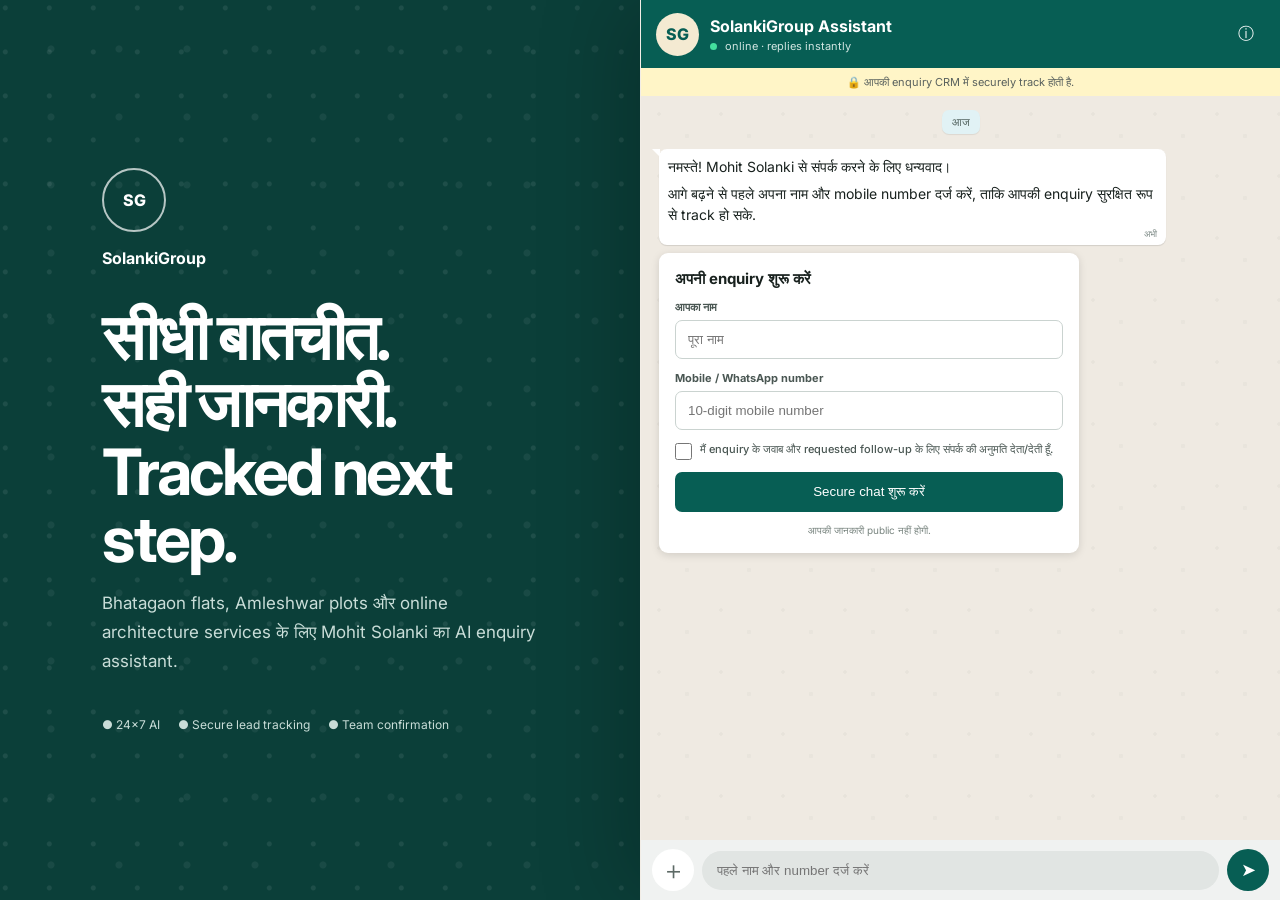
==== index.html @ a2bf07ac "Make ad landing a chat-first AI experience" ====
<!doctype html>
<html lang="hi">
<head>
  <meta charset="utf-8"><meta name="viewport" content="width=device-width,initial-scale=1,viewport-fit=cover"><meta name="theme-color" content="#075e54">
  <meta name="description" content="Mohit Solanki का 24×7 AI enquiry chat—property visit और online architecture meeting scheduling.">
  <title>Chat with SolankiGroup</title><link rel="preconnect" href="https://fonts.googleapis.com"><link rel="preconnect" href="https://fonts.gstatic.com" crossorigin><link href="https://fonts.googleapis.com/css2?family=Inter:wght@400;500;600;700&display=swap" rel="stylesheet"><link rel="stylesheet" href="styles.css">
</head>
<body>
<div class="page-shell">
  <aside class="desktop-note"><span class="desktop-logo">SG</span><p>SolankiGroup</p><h1>सीधी बातचीत.<br>सही जानकारी.<br>Tracked next step.</h1><p class="desktop-copy">Bhatagaon flats, Amleshwar plots और online architecture services के लिए Mohit Solanki का AI enquiry assistant.</p><div class="trust-row"><span>● 24×7 AI</span><span>● Secure lead tracking</span><span>● Team confirmation</span></div></aside>
  <main class="chat-app" aria-label="SolankiGroup AI enquiry chat">
    <header class="chat-header"><button class="icon-button back-button" type="button" aria-label="Back" onclick="history.length>1?history.back():null">‹</button><span class="avatar">SG</span><div class="contact-title"><strong>SolankiGroup Assistant</strong><small><i></i> online · replies instantly</small></div><a class="icon-button" href="details.html" aria-label="Property details">ⓘ</a></header>
    <div class="privacy-strip">🔒 आपकी enquiry CRM में securely track होती है.</div>
    <section class="chat-wall" id="chat-wall">
      <div class="date-chip">आज</div>
      <div class="message assistant welcome-message"><p>नमस्ते! Mohit Solanki से संपर्क करने के लिए धन्यवाद।</p><p>आगे बढ़ने से पहले अपना नाम और mobile number दर्ज करें, ताकि आपकी enquiry सुरक्षित रूप से track हो सके.</p><time>अभी</time></div>
      <form class="lead-gate" id="lead-gate"><strong>अपनी enquiry शुरू करें</strong><label>आपका नाम<input name="name" autocomplete="name" minlength="2" maxlength="80" placeholder="पूरा नाम" required></label><label>Mobile / WhatsApp number<input name="phone" autocomplete="tel" inputmode="numeric" pattern="[6-9][0-9]{9}" maxlength="10" placeholder="10-digit mobile number" required></label><label class="consent"><input name="consent" type="checkbox" required><span>मैं enquiry के जवाब और requested follow-up के लिए संपर्क की अनुमति देता/देती हूँ.</span></label><button type="submit">Secure chat शुरू करें</button><small>आपकी जानकारी public नहीं होगी.</small></form>
      <div class="quick-replies" id="quick-replies" hidden><button type="button" data-message="Mujhe Bhatagaon flats ki details chahiye">🏢 Bhatagaon flats</button><button type="button" data-message="Mujhe Amleshwar plots ki details chahiye">📍 Amleshwar plots</button><button type="button" data-message="Mujhe online architecture service chahiye">📐 Architecture service</button></div>
      <div id="chat-log" class="chat-log" aria-live="polite"></div>
    </section>
    <div class="chat-actions" id="chat-actions" hidden><button type="button" id="schedule-open">📅 Visit / meeting schedule करें</button><a href="details.html">More details</a></div>
    <form class="composer" id="chat-form"><button type="button" class="attach" id="schedule-shortcut" aria-label="Schedule">＋</button><label class="sr-only" for="chat-input">Message</label><input id="chat-input" maxlength="1200" autocomplete="off" placeholder="पहले नाम और number दर्ज करें" disabled required><button class="send" type="submit" aria-label="Send message">➤</button></form>
    <section class="schedule-sheet" id="schedule-sheet" hidden aria-labelledby="schedule-title"><button class="sheet-backdrop" type="button" data-close-sheet aria-label="Close"></button><form class="schedule-card" id="visit-form"><header><div><small>TRACKED REQUEST</small><h2 id="schedule-title">Visit / meeting schedule करें</h2></div><button type="button" data-close-sheet aria-label="Close">×</button></header><label>Request type<select name="requestType" required><option value="site-visit">Property site visit</option><option value="architecture-meeting">Online architecture meeting</option><option value="callback">Scheduled callback</option></select></label><label id="property-field">Property<select name="propertyId" required><option value="">Select करें</option><option value="property-bhatagaon">Bhatagaon Flats</option><option value="property-amleshwar">Amleshwar Plots</option></select></label><label>Requirement<input name="requirement" maxlength="120" placeholder="आप क्या देखना या discuss करना चाहते हैं?"></label><div class="visit-only" id="visit-only"><label>Approx. budget<input name="budget" maxlength="80" placeholder="जैसे ₹12 lakh"></label><label>Purpose<select name="purpose"><option value="">Select करें</option><option>Self-use</option><option>Investment</option></select></label><label>Finance<select name="finance"><option value="">Select करें</option><option>Loan चाहिए</option><option>Self-funded</option><option>अभी तय नहीं</option></select></label><label>Visitors<input name="visitors" type="number" min="1" max="10" value="1"></label></div><label>Preferred date & time<input name="preferredAt" type="datetime-local" required></label><label class="trap" aria-hidden="true">Website<input name="website" tabindex="-1" autocomplete="off"></label><p class="sheet-status" id="form-status" role="status"></p><button class="schedule-submit" type="submit">Request भेजें</button><small>Monday–Saturday · 10:00 AM–6:30 PM · slot Our Team confirm करेगी.</small></form></section>
  </main>
</div>
<script>
const API="https://mohit-property-crm-raipur.mohitsolanki.chatgpt.site";
const attributionParams=new URLSearchParams(location.search),attribution=[...attributionParams.entries()].filter(([key])=>/^(utm_|fbclid$|ad_id$|adset_id$|campaign_id$)/i.test(key)).map(([key,value])=>`${key}=${value}`).join("&");
let sessionId=sessionStorage.getItem("solankigroup-enquiry-session");if(!sessionId){sessionId=crypto.randomUUID();sessionStorage.setItem("solankigroup-enquiry-session",sessionId)}let profile=JSON.parse(sessionStorage.getItem("solankigroup-lead-profile")||"null");
const wall=document.querySelector("#chat-wall"),log=document.querySelector("#chat-log"),gate=document.querySelector("#lead-gate"),quickReplies=document.querySelector("#quick-replies"),actions=document.querySelector("#chat-actions"),chatForm=document.querySelector("#chat-form"),chatInput=document.querySelector("#chat-input"),sheet=document.querySelector("#schedule-sheet"),visitForm=document.querySelector("#visit-form"),statusBox=document.querySelector("#form-status");
function timeNow(){return new Intl.DateTimeFormat("en-IN",{hour:"2-digit",minute:"2-digit"}).format(new Date())}function addMessage(text,role){const bubble=document.createElement("div");bubble.className=`message ${role}`;const copy=document.createElement("p");copy.textContent=text;const time=document.createElement("time");time.textContent=timeNow();bubble.append(copy,time);log.appendChild(bubble);wall.scrollTop=wall.scrollHeight;return bubble}function unlockChat(){gate.hidden=true;quickReplies.hidden=false;actions.hidden=false;chatInput.disabled=false;chatInput.placeholder="Message लिखें"}if(profile){unlockChat();document.querySelector(".welcome-message").querySelector("p").textContent=`वापस स्वागत है, ${profile.name}. अपनी enquiry लिखें—मैं यहीं पूरी जानकारी और scheduling में मदद करूँगा.`;document.querySelector(".welcome-message").querySelectorAll("p")[1].hidden=true}
async function sendEnquiry(message,showUser=true){if(!profile)return;if(showUser)addMessage(message,"user");chatInput.value="";chatInput.disabled=true;const pending=addMessage("जवाब तैयार हो रहा है…","assistant pending");try{const response=await fetch(`${API}/api/ai/chat`,{method:"POST",headers:{"content-type":"application/json"},body:JSON.stringify({message,sessionId,attribution,profile})});const data=await response.json();if(!response.ok)throw new Error(data.error||"Assistant उपलब्ध नहीं है.");pending.classList.remove("pending");pending.querySelector("p").textContent=data.reply;quickReplies.hidden=true}catch(error){pending.classList.remove("pending");pending.querySelector("p").textContent="अभी जवाब उपलब्ध नहीं है. कृपया थोड़ी देर बाद दोबारा message करें."}finally{chatInput.disabled=false;chatInput.focus();wall.scrollTop=wall.scrollHeight}}
gate.addEventListener("submit",async event=>{event.preventDefault();const button=gate.querySelector("button");button.disabled=true;button.textContent="Enquiry save हो रही है…";profile=Object.fromEntries(new FormData(gate));delete profile.consent;sessionStorage.setItem("solankigroup-lead-profile",JSON.stringify(profile));unlockChat();await sendEnquiry("Namaste, main apni enquiry shuru karna chahta/chahti hoon.",false)});chatForm.addEventListener("submit",event=>{event.preventDefault();const message=chatInput.value.trim();if(message)void sendEnquiry(message)});quickReplies.addEventListener("click",event=>{const button=event.target.closest("[data-message]");if(button)void sendEnquiry(button.dataset.message)});
function openSheet(){if(!profile)return;sheet.hidden=false;document.body.classList.add("sheet-open")}function closeSheet(){sheet.hidden=true;document.body.classList.remove("sheet-open")}document.querySelector("#schedule-open").addEventListener("click",openSheet);document.querySelector("#schedule-shortcut").addEventListener("click",openSheet);document.querySelectorAll("[data-close-sheet]").forEach(button=>button.addEventListener("click",closeSheet));
const dateInput=visitForm.elements.preferredAt,now=new Date(Date.now()+30*60*1000);now.setMinutes(Math.ceil(now.getMinutes()/15)*15,0,0);dateInput.min=new Date(now.getTime()-now.getTimezoneOffset()*60000).toISOString().slice(0,16);function updateRequestFields(){const isVisit=visitForm.elements.requestType.value==="site-visit";document.querySelector("#property-field").hidden=!isVisit;document.querySelector("#visit-only").hidden=!isVisit;visitForm.elements.propertyId.required=isVisit;if(!isVisit)visitForm.elements.propertyId.value=""}visitForm.elements.requestType.addEventListener("change",updateRequestFields);updateRequestFields();
visitForm.addEventListener("submit",async event=>{event.preventDefault();const button=visitForm.querySelector(".schedule-submit");button.disabled=true;button.textContent="Request save हो रही है…";statusBox.textContent="";try{const payload=Object.fromEntries(new FormData(visitForm));payload.name=profile.name;payload.phone=profile.phone;payload.preferredAt=new Date(payload.preferredAt).toISOString();payload.attribution=attribution;const response=await fetch(`${API}/api/public/visit-request`,{method:"POST",headers:{"content-type":"application/json"},body:JSON.stringify(payload)});const data=await response.json();if(!response.ok)throw new Error(data.error||"Request save नहीं हुई.");closeSheet();addMessage(`✅ आपकी ${data.requestType==="site-visit"?"visit":"meeting/callback"} request सुरक्षित रूप से save हो गई है.\nRequest ID: ${data.requestId}\nOur Team आपके दिए गए number पर slot confirm करेगी.`,"assistant");visitForm.reset();updateRequestFields()}catch(error){statusBox.textContent=error.message}finally{button.disabled=false;button.textContent="Request भेजें"}});
</script>
</body></html>
---- styles.css ----
:root{--green:#075e54;--accent:#25a878;--chat:#efeae2;--out:#d9fdd3;--ink:#18211e;--muted:#66736f}*{box-sizing:border-box}[hidden]{display:none!important}html,body{height:100%}body{margin:0;background:#0b3f39;color:var(--ink);font-family:Inter,Arial,sans-serif}.page-shell{display:grid;grid-template-columns:minmax(300px,1fr) minmax(390px,640px);height:100dvh;overflow:hidden;background:radial-gradient(circle at 12% 18%,rgba(255,255,255,.08) 0 2px,transparent 3px),radial-gradient(circle at 75% 72%,rgba(255,255,255,.06) 0 3px,transparent 4px),#0b3f39;background-size:44px 44px,68px 68px}.desktop-note{display:flex;flex-direction:column;justify-content:center;max-width:720px;padding:8vw;color:white}.desktop-logo{display:grid;place-items:center;width:64px;height:64px;border:2px solid rgba(255,255,255,.7);border-radius:50%;font-weight:800}.desktop-note>p:first-of-type{margin:16px 0 35px;font-weight:700}.desktop-note h1{margin:0;font-size:clamp(38px,5vw,70px);line-height:1.05;letter-spacing:-.045em}.desktop-copy{max-width:620px;color:#c9ddd8;font-size:17px;line-height:1.7}.trust-row{display:flex;flex-wrap:wrap;gap:18px;margin-top:24px;color:#c9ddd8;font-size:12px}.chat-app{position:relative;display:grid;grid-template-rows:auto auto minmax(0,1fr) auto auto;height:100dvh;background:var(--chat);box-shadow:-20px 0 80px rgba(0,0,0,.2)}.chat-header{z-index:3;display:flex;align-items:center;gap:11px;min-height:68px;padding:10px 15px;background:var(--green);color:white}.avatar{display:grid;place-items:center;width:43px;height:43px;border-radius:50%;background:#f4ead2;color:var(--green);font-weight:800}.contact-title{min-width:0;flex:1}.contact-title strong,.contact-title small{display:block;overflow:hidden;text-overflow:ellipsis;white-space:nowrap}.contact-title strong{font-size:16px}.contact-title small{margin-top:3px;color:#d1e5e1;font-size:11px}.contact-title i{display:inline-block;width:7px;height:7px;margin-right:5px;border-radius:50%;background:#43e09e}.icon-button{display:grid;place-items:center;width:38px;height:38px;border:0;border-radius:50%;background:transparent;color:white;font:25px/1 inherit;text-decoration:none;cursor:pointer}.back-button{font-size:36px}.privacy-strip{z-index:2;padding:7px 14px;background:#fff5c7;color:#59615e;font-size:11px;text-align:center}.chat-wall{position:relative;display:flex;flex-direction:column;gap:8px;overflow-y:auto;padding:12px 18px 20px;background-color:var(--chat);background-image:radial-gradient(circle at 18px 18px,rgba(50,70,64,.045) 0 1.5px,transparent 2px),radial-gradient(circle at 46px 40px,rgba(50,70,64,.035) 0 2px,transparent 2.5px);background-size:62px 62px}.date-chip{align-self:center;margin:2px 0 7px;padding:5px 10px;border-radius:7px;background:#e1f2f5;color:#52635f;font-size:11px;box-shadow:0 1px 1px rgba(0,0,0,.08)}.message{position:relative;align-self:flex-start;max-width:84%;padding:8px 9px 5px;border-radius:8px;background:white;box-shadow:0 1px 1px rgba(0,0,0,.12);font-size:14px;line-height:1.45;white-space:pre-wrap}.message::before{content:"";position:absolute;top:0;left:-7px;border-top:8px solid white;border-left:8px solid transparent}.message p{margin:0 0 2px}.message time{display:block;color:#7c8985;font-size:9px;text-align:right}.message.user{align-self:flex-end;background:var(--out)}.message.user::before{left:auto;right:-7px;border-top-color:var(--out);border-left:0;border-right:8px solid transparent}.message.pending{color:var(--muted);font-style:italic}.welcome-message p+p{margin-top:7px}.chat-log{display:contents}.lead-gate{align-self:flex-start;display:grid;gap:12px;width:min(92%,420px);padding:16px;border-radius:9px;background:white;box-shadow:0 2px 8px rgba(0,0,0,.13)}.lead-gate>strong{font-size:15px}.lead-gate label,.schedule-card label{display:grid;gap:6px;color:#4a5753;font-size:11px;font-weight:700}.lead-gate input,.schedule-card input,.schedule-card select{width:100%;padding:11px 12px;border:1px solid #cad3d0;border-radius:7px;background:white;color:var(--ink);font:14px inherit;outline:none}.lead-gate input:focus,.schedule-card input:focus,.schedule-card select:focus{border-color:var(--accent);box-shadow:0 0 0 3px rgba(37,168,120,.12)}.lead-gate .consent{display:flex;align-items:flex-start;gap:8px;font-weight:500;line-height:1.45}.consent input{width:17px;height:17px;margin:1px 0 0;accent-color:var(--green)}.lead-gate>button,.schedule-submit{padding:12px;border:0;border-radius:7px;background:var(--green);color:white;font:700 14px inherit;cursor:pointer}.lead-gate>button:disabled,.schedule-submit:disabled{opacity:.65}.lead-gate>small,.schedule-card>small{color:#78847f;font-size:10px;text-align:center}.quick-replies{display:flex;align-self:flex-end;flex-wrap:wrap;justify-content:flex-end;gap:7px;max-width:94%;margin:5px 0}.quick-replies button,.chat-actions button,.chat-actions a{padding:8px 11px;border:1px solid #99c6b7;border-radius:999px;background:white;color:var(--green);font:600 11px inherit;text-decoration:none;cursor:pointer}.chat-actions{display:flex;gap:8px;overflow-x:auto;padding:7px 12px;border-top:1px solid #d7dcda;background:#f8faf9}.chat-actions button,.chat-actions a{white-space:nowrap}.composer{display:grid;grid-template-columns:auto 1fr auto;align-items:center;gap:8px;padding:9px 11px calc(9px + env(safe-area-inset-bottom));background:#f0f2f1}.composer input{min-width:0;padding:12px 15px;border:0;border-radius:24px;background:white;font:14px inherit;outline:none}.composer input:disabled{background:#e1e5e3}.composer button{display:grid;place-items:center;width:42px;height:42px;border:0;border-radius:50%;cursor:pointer}.attach{background:white;color:#5d6a66;font-size:25px}.send{background:var(--green);color:white;font-size:18px}.sr-only{position:absolute;width:1px;height:1px;padding:0;margin:-1px;overflow:hidden;clip:rect(0,0,0,0);white-space:nowrap;border:0}.schedule-sheet[hidden]{display:none}.schedule-sheet{position:absolute;inset:0;z-index:10;display:flex;align-items:flex-end}.sheet-backdrop{position:absolute;inset:0;border:0;background:rgba(0,0,0,.48)}.schedule-card{position:relative;display:grid;grid-template-columns:1fr 1fr;gap:12px;width:100%;max-height:88%;overflow:auto;padding:18px 18px calc(20px + env(safe-area-inset-bottom));border-radius:20px 20px 0 0;background:white;box-shadow:0 -20px 70px rgba(0,0,0,.25)}.schedule-card header{display:flex;grid-column:1/-1;justify-content:space-between;align-items:flex-start}.schedule-card h2{margin:3px 0 5px;font-size:20px}.schedule-card header small{color:var(--accent);font-size:9px;font-weight:800;letter-spacing:.15em}.schedule-card header button{width:34px;height:34px;border:0;border-radius:50%;background:#eef2f0;color:#4f5c58;font-size:23px;cursor:pointer}.visit-only{display:contents}.schedule-submit,.schedule-card>small,.sheet-status{grid-column:1/-1}.sheet-status{margin:0;color:#a23528;font-size:12px}.trap{position:absolute!important;left:-9999px!important}body.sheet-open{overflow:hidden}@media(max-width:860px){.page-shell{display:block}.desktop-note{display:none}.chat-app{width:100%;box-shadow:none}.message{max-width:88%}.schedule-card{grid-template-columns:1fr}.schedule-card header,.schedule-submit,.schedule-card>small,.sheet-status{grid-column:1}.visit-only{display:grid;gap:12px}.visit-only[hidden]{display:none}}@media(min-width:861px){.chat-app{border-left:1px solid rgba(255,255,255,.15)}.back-button{display:none}}
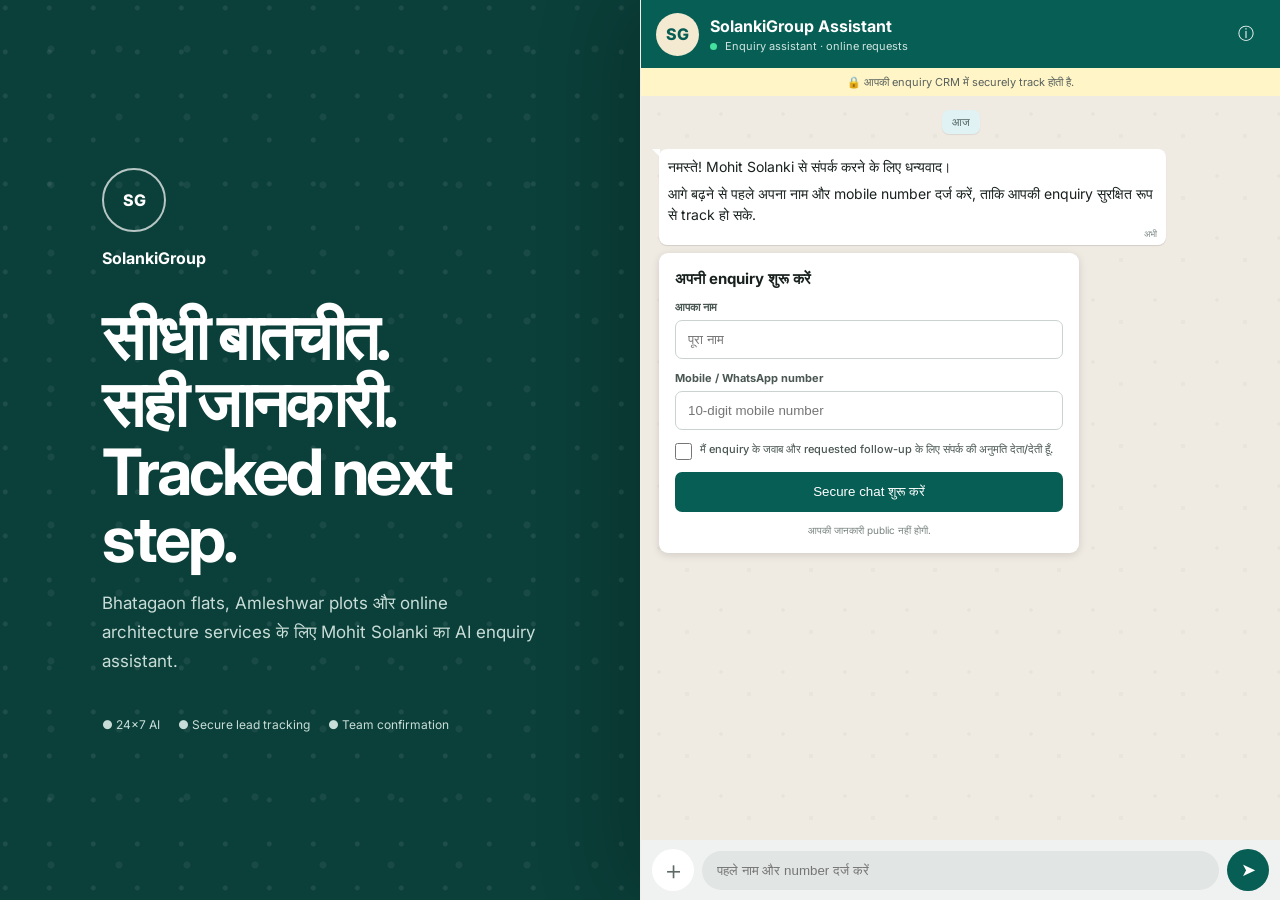
==== commit f62f5c7b: "Keep enquiry form until saved and recover failed chat messages" ====
--- a/index.html
+++ b/index.html
@@ -9,7 +9,7 @@
 <div class="page-shell">
   <aside class="desktop-note"><span class="desktop-logo">SG</span><p>SolankiGroup</p><h1>सीधी बातचीत.<br>सही जानकारी.<br>Tracked next step.</h1><p class="desktop-copy">Bhatagaon flats, Amleshwar plots और online architecture services के लिए Mohit Solanki का AI enquiry assistant.</p><div class="trust-row"><span>● 24×7 AI</span><span>● Secure lead tracking</span><span>● Team confirmation</span></div></aside>
   <main class="chat-app" aria-label="SolankiGroup AI enquiry chat">
-    <header class="chat-header"><button class="icon-button back-button" type="button" aria-label="Back" onclick="history.length>1?history.back():null">‹</button><span class="avatar">SG</span><div class="contact-title"><strong>SolankiGroup Assistant</strong><small><i></i> online · replies instantly</small></div><a class="icon-button" href="details.html" aria-label="Property details">ⓘ</a></header>
+    <header class="chat-header"><button class="icon-button back-button" type="button" aria-label="Back" onclick="history.length>1?history.back():null">‹</button><span class="avatar">SG</span><div class="contact-title"><strong>SolankiGroup Assistant</strong><small><i></i> Enquiry assistant · online requests</small></div><a class="icon-button" href="details.html" aria-label="Property details">ⓘ</a></header>
     <div class="privacy-strip">🔒 आपकी enquiry CRM में securely track होती है.</div>
     <section class="chat-wall" id="chat-wall">
       <div class="date-chip">आज</div>
@@ -26,11 +26,32 @@
 <script>
 const API="https://mohit-property-crm-raipur.mohitsolanki.chatgpt.site";
 const attributionParams=new URLSearchParams(location.search),attribution=[...attributionParams.entries()].filter(([key])=>/^(utm_|fbclid$|ad_id$|adset_id$|campaign_id$)/i.test(key)).map(([key,value])=>`${key}=${value}`).join("&");
-let sessionId=sessionStorage.getItem("solankigroup-enquiry-session");if(!sessionId){sessionId=crypto.randomUUID();sessionStorage.setItem("solankigroup-enquiry-session",sessionId)}let profile=JSON.parse(sessionStorage.getItem("solankigroup-lead-profile")||"null");
+let sessionId=sessionStorage.getItem("solankigroup-enquiry-session");if(!sessionId){sessionId=crypto.randomUUID();sessionStorage.setItem("solankigroup-enquiry-session",sessionId)}let profile=null;try{profile=JSON.parse(sessionStorage.getItem("solankigroup-lead-profile")||"null")}catch{};let sending=false;
 const wall=document.querySelector("#chat-wall"),log=document.querySelector("#chat-log"),gate=document.querySelector("#lead-gate"),quickReplies=document.querySelector("#quick-replies"),actions=document.querySelector("#chat-actions"),chatForm=document.querySelector("#chat-form"),chatInput=document.querySelector("#chat-input"),sheet=document.querySelector("#schedule-sheet"),visitForm=document.querySelector("#visit-form"),statusBox=document.querySelector("#form-status");
 function timeNow(){return new Intl.DateTimeFormat("en-IN",{hour:"2-digit",minute:"2-digit"}).format(new Date())}function addMessage(text,role){const bubble=document.createElement("div");bubble.className=`message ${role}`;const copy=document.createElement("p");copy.textContent=text;const time=document.createElement("time");time.textContent=timeNow();bubble.append(copy,time);log.appendChild(bubble);wall.scrollTop=wall.scrollHeight;return bubble}function unlockChat(){gate.hidden=true;quickReplies.hidden=false;actions.hidden=false;chatInput.disabled=false;chatInput.placeholder="Message लिखें"}if(profile){unlockChat();document.querySelector(".welcome-message").querySelector("p").textContent=`वापस स्वागत है, ${profile.name}. अपनी enquiry लिखें—मैं यहीं पूरी जानकारी और scheduling में मदद करूँगा.`;document.querySelector(".welcome-message").querySelectorAll("p")[1].hidden=true}
-async function sendEnquiry(message,showUser=true){if(!profile)return;if(showUser)addMessage(message,"user");chatInput.value="";chatInput.disabled=true;const pending=addMessage("जवाब तैयार हो रहा है…","assistant pending");try{const response=await fetch(`${API}/api/ai/chat`,{method:"POST",headers:{"content-type":"application/json"},body:JSON.stringify({message,sessionId,attribution,profile})});const data=await response.json();if(!response.ok)throw new Error(data.error||"Assistant उपलब्ध नहीं है.");pending.classList.remove("pending");pending.querySelector("p").textContent=data.reply;quickReplies.hidden=true}catch(error){pending.classList.remove("pending");pending.querySelector("p").textContent="अभी जवाब उपलब्ध नहीं है. कृपया थोड़ी देर बाद दोबारा message करें."}finally{chatInput.disabled=false;chatInput.focus();wall.scrollTop=wall.scrollHeight}}
-gate.addEventListener("submit",async event=>{event.preventDefault();const button=gate.querySelector("button");button.disabled=true;button.textContent="Enquiry save हो रही है…";profile=Object.fromEntries(new FormData(gate));delete profile.consent;sessionStorage.setItem("solankigroup-lead-profile",JSON.stringify(profile));unlockChat();await sendEnquiry("Namaste, main apni enquiry shuru karna chahta/chahti hoon.",false)});chatForm.addEventListener("submit",event=>{event.preventDefault();const message=chatInput.value.trim();if(message)void sendEnquiry(message)});quickReplies.addEventListener("click",event=>{const button=event.target.closest("[data-message]");if(button)void sendEnquiry(button.dataset.message)});
+async function sendEnquiry(message,showUser=true){
+ if(!profile||sending)return false;sending=true;
+ if(showUser)addMessage(message,"user");chatInput.value="";chatInput.disabled=true;quickReplies.querySelectorAll("button").forEach(b=>b.disabled=true);
+ const pending=addMessage("जवाब तैयार हो रहा है…","assistant pending");
+ try{
+ const response=await fetch(`${API}/api/ai/chat`,{method:"POST",headers:{"content-type":"application/json"},signal:AbortSignal.timeout(30000),body:JSON.stringify({message,sessionId,attribution,profile})});
+ const data=await response.json();if(!response.ok||!data.reply)throw Error(data.error||"जवाब उपलब्ध नहीं है।");
+ pending.querySelector("p").textContent=data.reply;quickReplies.hidden=true;
+ document.querySelector(".contact-title small").textContent=data.mode==="openai"?"AI assistant · enquiry saved":"Information assistant · enquiry saved";
+ return true;
+ }catch(error){pending.querySelector("p").textContent="Message का जवाब नहीं मिला। "+(error.name==="TimeoutError"?"Connection में समय लग रहा है।":error.message)+" नीचे message फिर भेजें।";if(showUser)chatInput.value=message;return false}
+ finally{pending.classList.remove("pending");sending=false;chatInput.disabled=!gate.hidden;quickReplies.querySelectorAll("button").forEach(b=>b.disabled=false);if(gate.hidden)chatInput.focus();wall.scrollTop=wall.scrollHeight}
+}
+gate.addEventListener("submit",async event=>{
+ event.preventDefault();if(sending)return;const button=gate.querySelector("button");button.disabled=true;button.textContent="Enquiry save हो रही है…";
+ profile=Object.fromEntries(new FormData(gate));delete profile.consent;
+ const saved=await sendEnquiry("Namaste, main apni enquiry shuru karna chahta/chahti hoon.",false);
+ if(saved){sessionStorage.setItem("solankigroup-lead-profile",JSON.stringify(profile));unlockChat()}else{profile=null}
+ button.disabled=false;button.textContent="Secure chat शुरू करें";
+});
+chatForm.addEventListener("submit",event=>{event.preventDefault();const message=chatInput.value.trim();if(message&&!sending)void sendEnquiry(message)});
+quickReplies.addEventListener("click",event=>{const button=event.target.closest("[data-message]");if(button&&!sending)void sendEnquiry(button.dataset.message)});
+
 function openSheet(){if(!profile)return;sheet.hidden=false;document.body.classList.add("sheet-open")}function closeSheet(){sheet.hidden=true;document.body.classList.remove("sheet-open")}document.querySelector("#schedule-open").addEventListener("click",openSheet);document.querySelector("#schedule-shortcut").addEventListener("click",openSheet);document.querySelectorAll("[data-close-sheet]").forEach(button=>button.addEventListener("click",closeSheet));
 const dateInput=visitForm.elements.preferredAt,now=new Date(Date.now()+30*60*1000);now.setMinutes(Math.ceil(now.getMinutes()/15)*15,0,0);dateInput.min=new Date(now.getTime()-now.getTimezoneOffset()*60000).toISOString().slice(0,16);function updateRequestFields(){const isVisit=visitForm.elements.requestType.value==="site-visit";document.querySelector("#property-field").hidden=!isVisit;document.querySelector("#visit-only").hidden=!isVisit;visitForm.elements.propertyId.required=isVisit;if(!isVisit)visitForm.elements.propertyId.value=""}visitForm.elements.requestType.addEventListener("change",updateRequestFields);updateRequestFields();
 visitForm.addEventListener("submit",async event=>{event.preventDefault();const button=visitForm.querySelector(".schedule-submit");button.disabled=true;button.textContent="Request save हो रही है…";statusBox.textContent="";try{const payload=Object.fromEntries(new FormData(visitForm));payload.name=profile.name;payload.phone=profile.phone;payload.preferredAt=new Date(payload.preferredAt).toISOString();payload.attribution=attribution;const response=await fetch(`${API}/api/public/visit-request`,{method:"POST",headers:{"content-type":"application/json"},body:JSON.stringify(payload)});const data=await response.json();if(!response.ok)throw new Error(data.error||"Request save नहीं हुई.");closeSheet();addMessage(`✅ आपकी ${data.requestType==="site-visit"?"visit":"meeting/callback"} request सुरक्षित रूप से save हो गई है.\nRequest ID: ${data.requestId}\nOur Team आपके दिए गए number पर slot confirm करेगी.`,"assistant");visitForm.reset();updateRequestFields()}catch(error){statusBox.textContent=error.message}finally{button.disabled=false;button.textContent="Request भेजें"}});
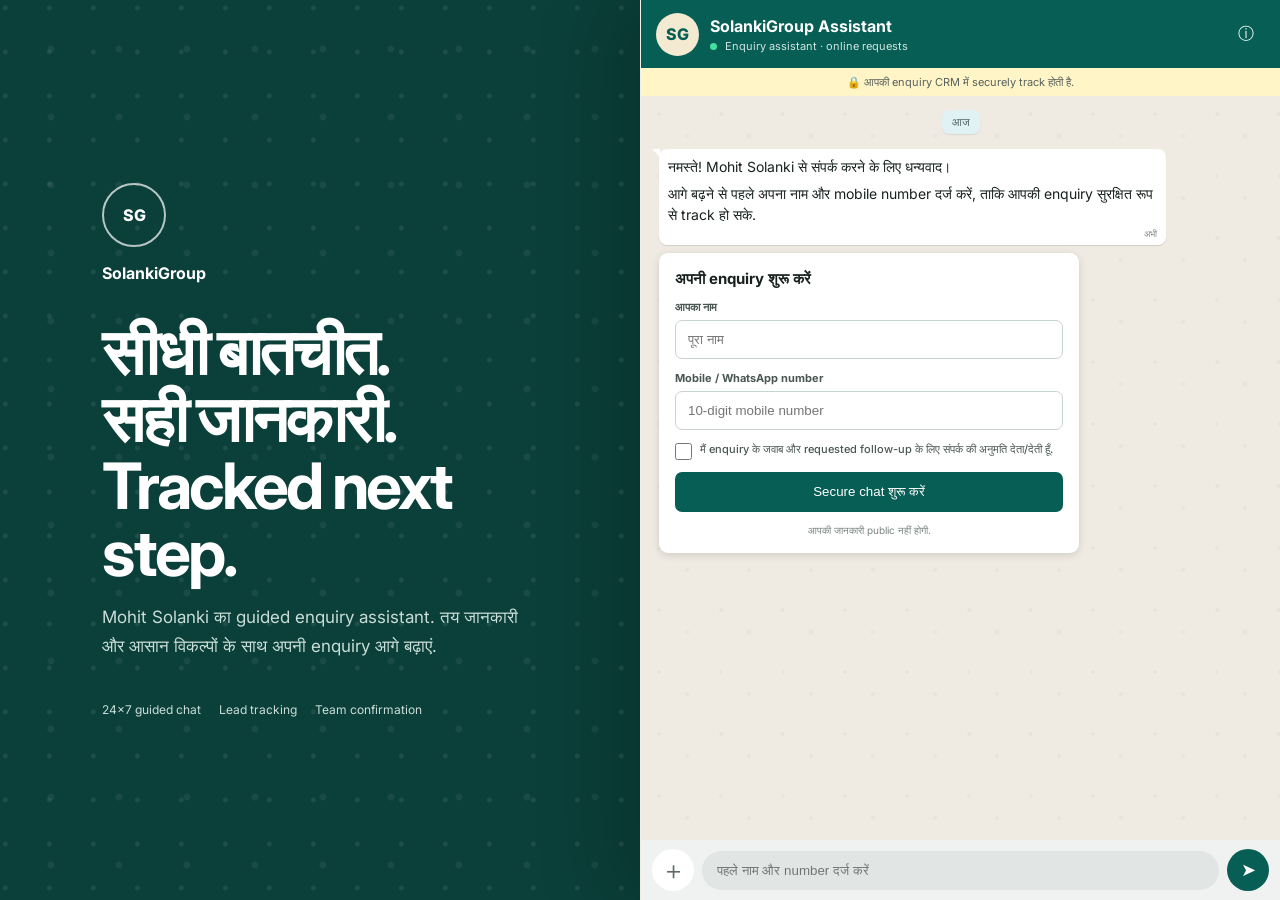
==== commit 3379e15f: "Add guided reply choices and prefilled visit requests" ====
--- a/index.html
+++ b/index.html
@@ -2,21 +2,21 @@
 <html lang="hi">
 <head>
   <meta charset="utf-8"><meta name="viewport" content="width=device-width,initial-scale=1,viewport-fit=cover"><meta name="theme-color" content="#075e54">
-  <meta name="description" content="Mohit Solanki का 24×7 AI enquiry chat—property visit और online architecture meeting scheduling.">
+  <meta name="description" content="Mohit Solanki का guided enquiry chat—property जानकारी, visit और online architecture meeting requests.">
   <title>Chat with SolankiGroup</title><link rel="preconnect" href="https://fonts.googleapis.com"><link rel="preconnect" href="https://fonts.gstatic.com" crossorigin><link href="https://fonts.googleapis.com/css2?family=Inter:wght@400;500;600;700&display=swap" rel="stylesheet"><link rel="stylesheet" href="styles.css">
 </head>
 <body>
 <div class="page-shell">
-  <aside class="desktop-note"><span class="desktop-logo">SG</span><p>SolankiGroup</p><h1>सीधी बातचीत.<br>सही जानकारी.<br>Tracked next step.</h1><p class="desktop-copy">Bhatagaon flats, Amleshwar plots और online architecture services के लिए Mohit Solanki का AI enquiry assistant.</p><div class="trust-row"><span>● 24×7 AI</span><span>● Secure lead tracking</span><span>● Team confirmation</span></div></aside>
-  <main class="chat-app" aria-label="SolankiGroup AI enquiry chat">
+  <aside class="desktop-note"><span class="desktop-logo">SG</span><p>SolankiGroup</p><h1>सीधी बातचीत.<br>सही जानकारी.<br>Tracked next step.</h1><p class="desktop-copy">Mohit Solanki का guided enquiry assistant. तय जानकारी और आसान विकल्पों के साथ अपनी enquiry आगे बढ़ाएं.</p><div class="trust-row"><span>24×7 guided chat</span><span>Lead tracking</span><span>Team confirmation</span></div></aside>
+  <main class="chat-app" aria-label="SolankiGroup guided enquiry chat">
     <header class="chat-header"><button class="icon-button back-button" type="button" aria-label="Back" onclick="history.length>1?history.back():null">‹</button><span class="avatar">SG</span><div class="contact-title"><strong>SolankiGroup Assistant</strong><small><i></i> Enquiry assistant · online requests</small></div><a class="icon-button" href="details.html" aria-label="Property details">ⓘ</a></header>
     <div class="privacy-strip">🔒 आपकी enquiry CRM में securely track होती है.</div>
     <section class="chat-wall" id="chat-wall">
       <div class="date-chip">आज</div>
       <div class="message assistant welcome-message"><p>नमस्ते! Mohit Solanki से संपर्क करने के लिए धन्यवाद।</p><p>आगे बढ़ने से पहले अपना नाम और mobile number दर्ज करें, ताकि आपकी enquiry सुरक्षित रूप से track हो सके.</p><time>अभी</time></div>
       <form class="lead-gate" id="lead-gate"><strong>अपनी enquiry शुरू करें</strong><label>आपका नाम<input name="name" autocomplete="name" minlength="2" maxlength="80" placeholder="पूरा नाम" required></label><label>Mobile / WhatsApp number<input name="phone" autocomplete="tel" inputmode="numeric" pattern="[6-9][0-9]{9}" maxlength="10" placeholder="10-digit mobile number" required></label><label class="consent"><input name="consent" type="checkbox" required><span>मैं enquiry के जवाब और requested follow-up के लिए संपर्क की अनुमति देता/देती हूँ.</span></label><button type="submit">Secure chat शुरू करें</button><small>आपकी जानकारी public नहीं होगी.</small></form>
-      <div class="quick-replies" id="quick-replies" hidden><button type="button" data-message="Mujhe Bhatagaon flats ki details chahiye">🏢 Bhatagaon flats</button><button type="button" data-message="Mujhe Amleshwar plots ki details chahiye">📍 Amleshwar plots</button><button type="button" data-message="Mujhe online architecture service chahiye">📐 Architecture service</button></div>
       <div id="chat-log" class="chat-log" aria-live="polite"></div>
+      <div class="quick-replies" id="quick-replies" hidden aria-label="Suggested replies"></div>
     </section>
     <div class="chat-actions" id="chat-actions" hidden><button type="button" id="schedule-open">📅 Visit / meeting schedule करें</button><a href="details.html">More details</a></div>
     <form class="composer" id="chat-form"><button type="button" class="attach" id="schedule-shortcut" aria-label="Schedule">＋</button><label class="sr-only" for="chat-input">Message</label><input id="chat-input" maxlength="1200" autocomplete="off" placeholder="पहले नाम और number दर्ज करें" disabled required><button class="send" type="submit" aria-label="Send message">➤</button></form>
@@ -28,7 +28,9 @@
 const attributionParams=new URLSearchParams(location.search),attribution=[...attributionParams.entries()].filter(([key])=>/^(utm_|fbclid$|ad_id$|adset_id$|campaign_id$)/i.test(key)).map(([key,value])=>`${key}=${value}`).join("&");
 let sessionId=sessionStorage.getItem("solankigroup-enquiry-session");if(!sessionId){sessionId=crypto.randomUUID();sessionStorage.setItem("solankigroup-enquiry-session",sessionId)}let profile=null;try{profile=JSON.parse(sessionStorage.getItem("solankigroup-lead-profile")||"null")}catch{};let sending=false;
 const wall=document.querySelector("#chat-wall"),log=document.querySelector("#chat-log"),gate=document.querySelector("#lead-gate"),quickReplies=document.querySelector("#quick-replies"),actions=document.querySelector("#chat-actions"),chatForm=document.querySelector("#chat-form"),chatInput=document.querySelector("#chat-input"),sheet=document.querySelector("#schedule-sheet"),visitForm=document.querySelector("#visit-form"),statusBox=document.querySelector("#form-status");
-function timeNow(){return new Intl.DateTimeFormat("en-IN",{hour:"2-digit",minute:"2-digit"}).format(new Date())}function addMessage(text,role){const bubble=document.createElement("div");bubble.className=`message ${role}`;const copy=document.createElement("p");copy.textContent=text;const time=document.createElement("time");time.textContent=timeNow();bubble.append(copy,time);log.appendChild(bubble);wall.scrollTop=wall.scrollHeight;return bubble}function unlockChat(){gate.hidden=true;quickReplies.hidden=false;actions.hidden=false;chatInput.disabled=false;chatInput.placeholder="Message लिखें"}if(profile){unlockChat();document.querySelector(".welcome-message").querySelector("p").textContent=`वापस स्वागत है, ${profile.name}. अपनी enquiry लिखें—मैं यहीं पूरी जानकारी और scheduling में मदद करूँगा.`;document.querySelector(".welcome-message").querySelectorAll("p")[1].hidden=true}
+let guidedState=null,guidedRequestType="site-visit";
+function setChoices(choices){quickReplies.replaceChildren();for(const value of (choices||[]).slice(0,6)){const button=document.createElement("button");button.type="button";button.dataset.message=value;button.textContent=value;quickReplies.append(button)}quickReplies.hidden=!quickReplies.children.length}
+function timeNow(){return new Intl.DateTimeFormat("en-IN",{hour:"2-digit",minute:"2-digit"}).format(new Date())}function addMessage(text,role){const bubble=document.createElement("div");bubble.className=`message ${role}`;const copy=document.createElement("p");copy.textContent=text;const time=document.createElement("time");time.textContent=timeNow();bubble.append(copy,time);log.appendChild(bubble);wall.scrollTop=wall.scrollHeight;return bubble}function unlockChat(){gate.hidden=true;actions.hidden=false;chatInput.disabled=false;chatInput.placeholder="Message लिखें"}if(profile){unlockChat();document.querySelector(".welcome-message").querySelector("p").textContent=`वापस स्वागत है, ${profile.name}. अपनी enquiry लिखें—guided assistant उपलब्ध जानकारी और scheduling में मदद करेगा.`;document.querySelector(".welcome-message").querySelectorAll("p")[1].hidden=true}
 async function sendEnquiry(message,showUser=true){
  if(!profile||sending)return false;sending=true;
  if(showUser)addMessage(message,"user");chatInput.value="";chatInput.disabled=true;quickReplies.querySelectorAll("button").forEach(b=>b.disabled=true);
@@ -36,8 +38,8 @@
  try{
  const response=await fetch(`${API}/api/ai/chat`,{method:"POST",headers:{"content-type":"application/json"},signal:AbortSignal.timeout(30000),body:JSON.stringify({message,sessionId,attribution,profile})});
  const data=await response.json();if(!response.ok||!data.reply)throw Error(data.error||"जवाब उपलब्ध नहीं है।");
- pending.querySelector("p").textContent=data.reply;quickReplies.hidden=true;
- document.querySelector(".contact-title small").textContent=data.mode==="openai"?"AI assistant · enquiry saved":"Information assistant · enquiry saved";
+ pending.querySelector("p").textContent=data.reply;setChoices(data.choices);guidedState=data.guided||null;guidedRequestType=data.requestType||"site-visit";
+ document.querySelector(".contact-title small").textContent="Guided assistant · enquiry saved";
  return true;
  }catch(error){pending.querySelector("p").textContent="Message का जवाब नहीं मिला। "+(error.name==="TimeoutError"?"Connection में समय लग रहा है।":error.message)+" नीचे message फिर भेजें।";if(showUser)chatInput.value=message;return false}
  finally{pending.classList.remove("pending");sending=false;chatInput.disabled=!gate.hidden;quickReplies.querySelectorAll("button").forEach(b=>b.disabled=false);if(gate.hidden)chatInput.focus();wall.scrollTop=wall.scrollHeight}
@@ -52,7 +54,7 @@
 chatForm.addEventListener("submit",event=>{event.preventDefault();const message=chatInput.value.trim();if(message&&!sending)void sendEnquiry(message)});
 quickReplies.addEventListener("click",event=>{const button=event.target.closest("[data-message]");if(button&&!sending)void sendEnquiry(button.dataset.message)});
 
-function openSheet(){if(!profile)return;sheet.hidden=false;document.body.classList.add("sheet-open")}function closeSheet(){sheet.hidden=true;document.body.classList.remove("sheet-open")}document.querySelector("#schedule-open").addEventListener("click",openSheet);document.querySelector("#schedule-shortcut").addEventListener("click",openSheet);document.querySelectorAll("[data-close-sheet]").forEach(button=>button.addEventListener("click",closeSheet));
+function openSheet(){if(!profile)return;if(guidedState){visitForm.elements.requestType.value=guidedRequestType;updateRequestFields();const s=guidedState;if(guidedRequestType==="site-visit")visitForm.elements.propertyId.value=s.intent==="flat"?"property-bhatagaon":s.intent==="plot"?"property-amleshwar":"";visitForm.elements.requirement.value=[s.bhk?s.bhk+"BHK":"",s.city,s.area,s.floors?s.floors+" floors":"",s.scope,s.timeline?"Timeline: "+s.timeline:""].filter(Boolean).join(" · ").slice(0,120);visitForm.elements.budget.value=s.budget||"";visitForm.elements.purpose.value=s.purpose||""}sheet.hidden=false;document.body.classList.add("sheet-open")}function closeSheet(){sheet.hidden=true;document.body.classList.remove("sheet-open")}document.querySelector("#schedule-open").addEventListener("click",openSheet);document.querySelector("#schedule-shortcut").addEventListener("click",openSheet);document.querySelectorAll("[data-close-sheet]").forEach(button=>button.addEventListener("click",closeSheet));
 const dateInput=visitForm.elements.preferredAt,now=new Date(Date.now()+30*60*1000);now.setMinutes(Math.ceil(now.getMinutes()/15)*15,0,0);dateInput.min=new Date(now.getTime()-now.getTimezoneOffset()*60000).toISOString().slice(0,16);function updateRequestFields(){const isVisit=visitForm.elements.requestType.value==="site-visit";document.querySelector("#property-field").hidden=!isVisit;document.querySelector("#visit-only").hidden=!isVisit;visitForm.elements.propertyId.required=isVisit;if(!isVisit)visitForm.elements.propertyId.value=""}visitForm.elements.requestType.addEventListener("change",updateRequestFields);updateRequestFields();
 visitForm.addEventListener("submit",async event=>{event.preventDefault();const button=visitForm.querySelector(".schedule-submit");button.disabled=true;button.textContent="Request save हो रही है…";statusBox.textContent="";try{const payload=Object.fromEntries(new FormData(visitForm));payload.name=profile.name;payload.phone=profile.phone;payload.preferredAt=new Date(payload.preferredAt).toISOString();payload.attribution=attribution;const response=await fetch(`${API}/api/public/visit-request`,{method:"POST",headers:{"content-type":"application/json"},body:JSON.stringify(payload)});const data=await response.json();if(!response.ok)throw new Error(data.error||"Request save नहीं हुई.");closeSheet();addMessage(`✅ आपकी ${data.requestType==="site-visit"?"visit":"meeting/callback"} request सुरक्षित रूप से save हो गई है.\nRequest ID: ${data.requestId}\nOur Team आपके दिए गए number पर slot confirm करेगी.`,"assistant");visitForm.reset();updateRequestFields()}catch(error){statusBox.textContent=error.message}finally{button.disabled=false;button.textContent="Request भेजें"}});
 </script>
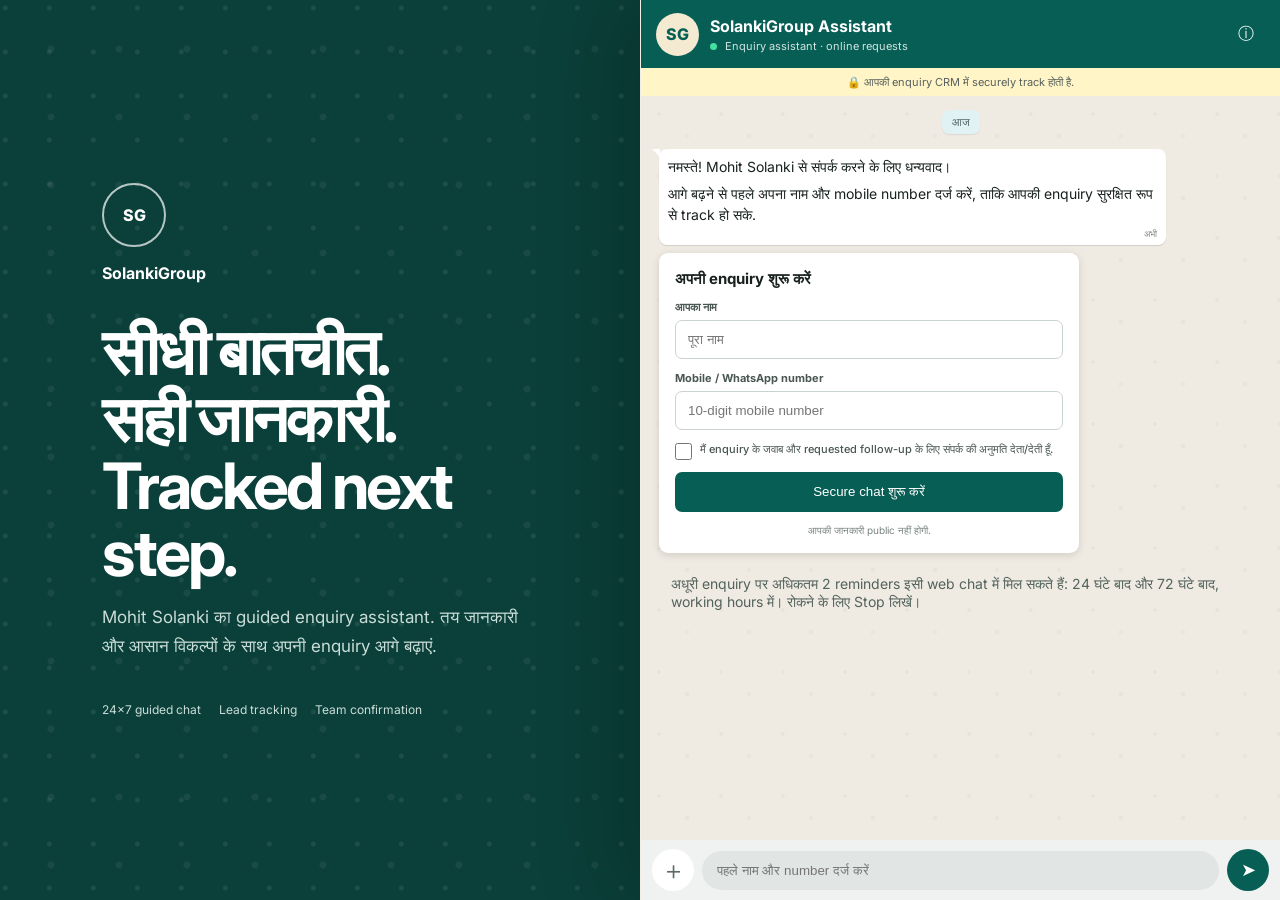
==== commit 212b7176: "Publish contextual chat buttons and consent-aware web reminders" ====
--- a/index.html
+++ b/index.html
@@ -15,8 +15,10 @@
       <div class="date-chip">आज</div>
       <div class="message assistant welcome-message"><p>नमस्ते! Mohit Solanki से संपर्क करने के लिए धन्यवाद।</p><p>आगे बढ़ने से पहले अपना नाम और mobile number दर्ज करें, ताकि आपकी enquiry सुरक्षित रूप से track हो सके.</p><time>अभी</time></div>
       <form class="lead-gate" id="lead-gate"><strong>अपनी enquiry शुरू करें</strong><label>आपका नाम<input name="name" autocomplete="name" minlength="2" maxlength="80" placeholder="पूरा नाम" required></label><label>Mobile / WhatsApp number<input name="phone" autocomplete="tel" inputmode="numeric" pattern="[6-9][0-9]{9}" maxlength="10" placeholder="10-digit mobile number" required></label><label class="consent"><input name="consent" type="checkbox" required><span>मैं enquiry के जवाब और requested follow-up के लिए संपर्क की अनुमति देता/देती हूँ.</span></label><button type="submit">Secure chat शुरू करें</button><small>आपकी जानकारी public नहीं होगी.</small></form>
+      <p style="font-size:14px;padding:0 12px;color:#52635c">अधूरी enquiry पर अधिकतम 2 reminders इसी web chat में मिल सकते हैं: 24 घंटे बाद और 72 घंटे बाद, working hours में। रोकने के लिए Stop लिखें।</p>
       <div id="chat-log" class="chat-log" aria-live="polite"></div>
       <div class="quick-replies" id="quick-replies" hidden aria-label="Suggested replies"></div>
+      <div class="quick-replies" id="topic-suggestions" hidden aria-label="Related questions"></div>
     </section>
     <div class="chat-actions" id="chat-actions" hidden><button type="button" id="schedule-open">📅 Visit / meeting schedule करें</button><a href="details.html">More details</a></div>
     <form class="composer" id="chat-form"><button type="button" class="attach" id="schedule-shortcut" aria-label="Schedule">＋</button><label class="sr-only" for="chat-input">Message</label><input id="chat-input" maxlength="1200" autocomplete="off" placeholder="पहले नाम और number दर्ज करें" disabled required><button class="send" type="submit" aria-label="Send message">➤</button></form>
@@ -30,15 +32,16 @@
 const wall=document.querySelector("#chat-wall"),log=document.querySelector("#chat-log"),gate=document.querySelector("#lead-gate"),quickReplies=document.querySelector("#quick-replies"),actions=document.querySelector("#chat-actions"),chatForm=document.querySelector("#chat-form"),chatInput=document.querySelector("#chat-input"),sheet=document.querySelector("#schedule-sheet"),visitForm=document.querySelector("#visit-form"),statusBox=document.querySelector("#form-status");
 let guidedState=null,guidedRequestType="site-visit";
 function setChoices(choices){quickReplies.replaceChildren();for(const value of (choices||[]).slice(0,6)){const button=document.createElement("button");button.type="button";button.dataset.message=value;button.textContent=value;quickReplies.append(button)}quickReplies.hidden=!quickReplies.children.length}
+function setSuggestions(values){const box=document.querySelector('#topic-suggestions');box.replaceChildren();for(const value of (values||[]).slice(0,3)){const b=document.createElement('button');b.type='button';b.textContent=value;b.addEventListener('click',()=>sendEnquiry(value));box.append(b)}box.hidden=!box.children.length}
 function timeNow(){return new Intl.DateTimeFormat("en-IN",{hour:"2-digit",minute:"2-digit"}).format(new Date())}function addMessage(text,role){const bubble=document.createElement("div");bubble.className=`message ${role}`;const copy=document.createElement("p");copy.textContent=text;const time=document.createElement("time");time.textContent=timeNow();bubble.append(copy,time);log.appendChild(bubble);wall.scrollTop=wall.scrollHeight;return bubble}function unlockChat(){gate.hidden=true;actions.hidden=false;chatInput.disabled=false;chatInput.placeholder="Message लिखें"}if(profile){unlockChat();document.querySelector(".welcome-message").querySelector("p").textContent=`वापस स्वागत है, ${profile.name}. अपनी enquiry लिखें—guided assistant उपलब्ध जानकारी और scheduling में मदद करेगा.`;document.querySelector(".welcome-message").querySelectorAll("p")[1].hidden=true}
 async function sendEnquiry(message,showUser=true){
  if(!profile||sending)return false;sending=true;
  if(showUser)addMessage(message,"user");chatInput.value="";chatInput.disabled=true;quickReplies.querySelectorAll("button").forEach(b=>b.disabled=true);
  const pending=addMessage("जवाब तैयार हो रहा है…","assistant pending");
  try{
- const response=await fetch(`${API}/api/ai/chat`,{method:"POST",headers:{"content-type":"application/json"},signal:AbortSignal.timeout(30000),body:JSON.stringify({message,sessionId,attribution,profile})});
+ const response=await fetch(`${API}/api/ai/chat`,{method:"POST",headers:{"content-type":"application/json"},signal:AbortSignal.timeout(30000),body:JSON.stringify({message,sessionId,attribution,profile,followupConsent:profile.followupConsent===true})});
  const data=await response.json();if(!response.ok||!data.reply)throw Error(data.error||"जवाब उपलब्ध नहीं है।");
- pending.querySelector("p").textContent=data.reply;setChoices(data.choices);guidedState=data.guided||null;guidedRequestType=data.requestType||"site-visit";
+ pending.querySelector("p").textContent=data.reply;setChoices(data.choices);setSuggestions(data.suggestions);guidedState=data.guided||null;guidedRequestType=data.requestType||"site-visit";
  document.querySelector(".contact-title small").textContent="Guided assistant · enquiry saved";
  return true;
  }catch(error){pending.querySelector("p").textContent="Message का जवाब नहीं मिला। "+(error.name==="TimeoutError"?"Connection में समय लग रहा है।":error.message)+" नीचे message फिर भेजें।";if(showUser)chatInput.value=message;return false}
@@ -46,7 +49,7 @@
 }
 gate.addEventListener("submit",async event=>{
  event.preventDefault();if(sending)return;const button=gate.querySelector("button");button.disabled=true;button.textContent="Enquiry save हो रही है…";
- profile=Object.fromEntries(new FormData(gate));delete profile.consent;
+ profile=Object.fromEntries(new FormData(gate));profile.followupConsent=profile.consent==="on";delete profile.consent;
  const saved=await sendEnquiry("Namaste, main apni enquiry shuru karna chahta/chahti hoon.",false);
  if(saved){sessionStorage.setItem("solankigroup-lead-profile",JSON.stringify(profile));unlockChat()}else{profile=null}
  button.disabled=false;button.textContent="Secure chat शुरू करें";
@@ -54,8 +57,15 @@
 chatForm.addEventListener("submit",event=>{event.preventDefault();const message=chatInput.value.trim();if(message&&!sending)void sendEnquiry(message)});
 quickReplies.addEventListener("click",event=>{const button=event.target.closest("[data-message]");if(button&&!sending)void sendEnquiry(button.dataset.message)});
 
-function openSheet(){if(!profile)return;if(guidedState){visitForm.elements.requestType.value=guidedRequestType;updateRequestFields();const s=guidedState;if(guidedRequestType==="site-visit")visitForm.elements.propertyId.value=s.intent==="flat"?"property-bhatagaon":s.intent==="plot"?"property-amleshwar":"";visitForm.elements.requirement.value=[s.bhk?s.bhk+"BHK":"",s.city,s.area,s.floors?s.floors+" floors":"",s.scope,s.timeline?"Timeline: "+s.timeline:""].filter(Boolean).join(" · ").slice(0,120);visitForm.elements.budget.value=s.budget||"";visitForm.elements.purpose.value=s.purpose||""}sheet.hidden=false;document.body.classList.add("sheet-open")}function closeSheet(){sheet.hidden=true;document.body.classList.remove("sheet-open")}document.querySelector("#schedule-open").addEventListener("click",openSheet);document.querySelector("#schedule-shortcut").addEventListener("click",openSheet);document.querySelectorAll("[data-close-sheet]").forEach(button=>button.addEventListener("click",closeSheet));
+function openSheet(){if(!profile)return;if(guidedState){visitForm.elements.requestType.value=guidedRequestType;updateRequestFields();const s=guidedState;if(guidedRequestType==="site-visit")visitForm.elements.propertyId.value=s.intent==="flat"?"property-bhatagaon":s.intent==="plot"?"property-amleshwar":"";visitForm.elements.requirement.value=[s.bhk?s.bhk+"BHK":"",s.city,s.area,s.floors?s.floors+" floors":"",s.scope,s.timeline?"Timeline: "+s.timeline:""].filter(Boolean).join(" · ").slice(0,120);visitForm.elements.budget.value=s.budget||"";visitForm.elements.purpose.value=s.purpose||"";visitForm.elements.finance.value=s.finance||"";visitForm.elements.visitors.value=s.visitors||"1"}sheet.hidden=false;document.body.classList.add("sheet-open")}function closeSheet(){sheet.hidden=true;document.body.classList.remove("sheet-open")}document.querySelector("#schedule-open").addEventListener("click",openSheet);document.querySelector("#schedule-shortcut").addEventListener("click",openSheet);document.querySelectorAll("[data-close-sheet]").forEach(button=>button.addEventListener("click",closeSheet));
 const dateInput=visitForm.elements.preferredAt,now=new Date(Date.now()+30*60*1000);now.setMinutes(Math.ceil(now.getMinutes()/15)*15,0,0);dateInput.min=new Date(now.getTime()-now.getTimezoneOffset()*60000).toISOString().slice(0,16);function updateRequestFields(){const isVisit=visitForm.elements.requestType.value==="site-visit";document.querySelector("#property-field").hidden=!isVisit;document.querySelector("#visit-only").hidden=!isVisit;visitForm.elements.propertyId.required=isVisit;if(!isVisit)visitForm.elements.propertyId.value=""}visitForm.elements.requestType.addEventListener("change",updateRequestFields);updateRequestFields();
 visitForm.addEventListener("submit",async event=>{event.preventDefault();const button=visitForm.querySelector(".schedule-submit");button.disabled=true;button.textContent="Request save हो रही है…";statusBox.textContent="";try{const payload=Object.fromEntries(new FormData(visitForm));payload.name=profile.name;payload.phone=profile.phone;payload.preferredAt=new Date(payload.preferredAt).toISOString();payload.attribution=attribution;const response=await fetch(`${API}/api/public/visit-request`,{method:"POST",headers:{"content-type":"application/json"},body:JSON.stringify(payload)});const data=await response.json();if(!response.ok)throw new Error(data.error||"Request save नहीं हुई.");closeSheet();addMessage(`✅ आपकी ${data.requestType==="site-visit"?"visit":"meeting/callback"} request सुरक्षित रूप से save हो गई है.\nRequest ID: ${data.requestId}\nOur Team आपके दिए गए number पर slot confirm करेगी.`,"assistant");visitForm.reset();updateRequestFields()}catch(error){statusBox.textContent=error.message}finally{button.disabled=false;button.textContent="Request भेजें"}});
+let checkingFollowup=false,lastFollowupCheck=0;
+async function checkFollowup(){
+ if(!profile||!gate.hidden||sending||checkingFollowup||document.visibilityState!=="visible"||chatInput.value.trim()||!sheet.hidden||Date.now()-lastFollowupCheck<60000)return;
+ checkingFollowup=true;lastFollowupCheck=Date.now();
+ try{const response=await fetch(`${API}/api/ai/followup`,{method:"POST",headers:{"content-type":"application/json"},signal:AbortSignal.timeout(12000),body:JSON.stringify({sessionId,profile})});if(!response.ok)return;const data=await response.json();if(!sending)for(const message of data.messages||[])addMessage(message.text,"assistant");}catch{/* A reminder failure must not interrupt the enquiry. */}finally{checkingFollowup=false}
+}
+setInterval(checkFollowup,60000);document.addEventListener("visibilitychange",()=>{if(document.visibilityState==="visible")void checkFollowup()});void checkFollowup();
 </script>
 </body></html>
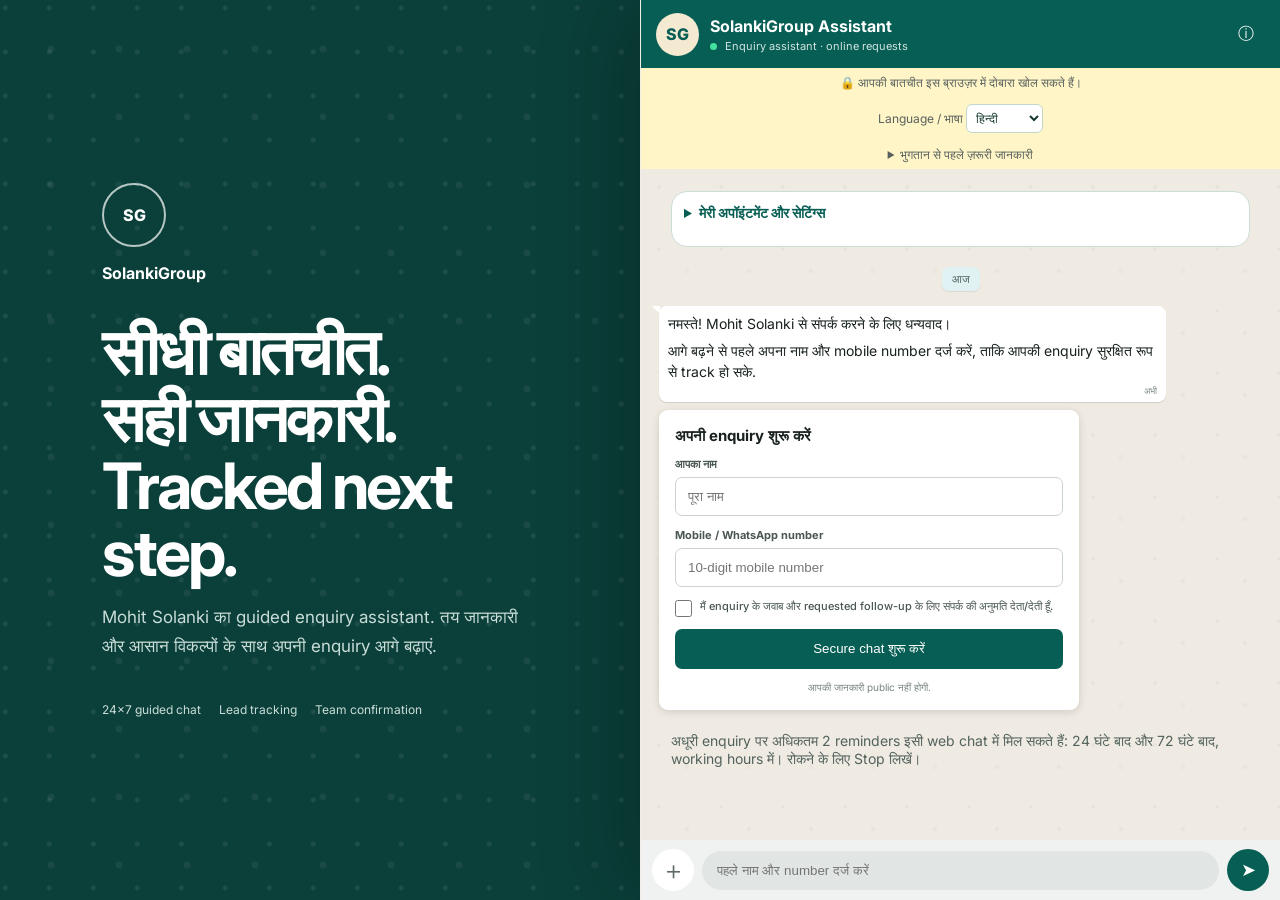
==== commit 015a111d: "Persist client chat and add appointments, notifications, calendar and install controls" ====
--- a/index.html
+++ b/index.html
@@ -3,43 +3,53 @@
 <head>
   <meta charset="utf-8"><meta name="viewport" content="width=device-width,initial-scale=1,viewport-fit=cover"><meta name="theme-color" content="#075e54">
   <meta name="description" content="Mohit Solanki का guided enquiry chat—property जानकारी, visit और online architecture meeting requests.">
-  <title>Chat with SolankiGroup</title><link rel="preconnect" href="https://fonts.googleapis.com"><link rel="preconnect" href="https://fonts.gstatic.com" crossorigin><link href="https://fonts.googleapis.com/css2?family=Inter:wght@400;500;600;700&display=swap" rel="stylesheet"><link rel="stylesheet" href="styles.css">
+  <link rel="manifest" href="manifest.webmanifest"><link rel="apple-touch-icon" href="icon-192.png"><title>Chat with SolankiGroup</title><link rel="preconnect" href="https://fonts.googleapis.com"><link rel="preconnect" href="https://fonts.gstatic.com" crossorigin><link href="https://fonts.googleapis.com/css2?family=Inter:wght@400;500;600;700&display=swap" rel="stylesheet"><link rel="stylesheet" href="styles.css?v=2.3">
 </head>
 <body>
 <div class="page-shell">
   <aside class="desktop-note"><span class="desktop-logo">SG</span><p>SolankiGroup</p><h1>सीधी बातचीत.<br>सही जानकारी.<br>Tracked next step.</h1><p class="desktop-copy">Mohit Solanki का guided enquiry assistant. तय जानकारी और आसान विकल्पों के साथ अपनी enquiry आगे बढ़ाएं.</p><div class="trust-row"><span>24×7 guided chat</span><span>Lead tracking</span><span>Team confirmation</span></div></aside>
   <main class="chat-app" aria-label="SolankiGroup guided enquiry chat">
     <header class="chat-header"><button class="icon-button back-button" type="button" aria-label="Back" onclick="history.length>1?history.back():null">‹</button><span class="avatar">SG</span><div class="contact-title"><strong>SolankiGroup Assistant</strong><small><i></i> Enquiry assistant · online requests</small></div><a class="icon-button" href="details.html" aria-label="Property details">ⓘ</a></header>
-    <div class="privacy-strip">🔒 आपकी enquiry CRM में securely track होती है.</div>
+    <div class="privacy-strip">🔒 आपकी बातचीत इस ब्राउज़र में दोबारा खोल सकते हैं।</div>
+<div class="privacy-strip"><label for="chat-language">Language / भाषा </label><select id="chat-language"><option value="hi">हिन्दी</option><option value="en">English</option><option value="hinglish">Hinglish</option></select></div>
+<details class="privacy-strip"><summary>भुगतान से पहले ज़रूरी जानकारी</summary>Mohit Solanki की WhatsApp 9691062422 से लिखित स्वीकृति मिले बिना कोई भुगतान न करें।</details>
     <section class="chat-wall" id="chat-wall">
       <div class="date-chip">आज</div>
       <div class="message assistant welcome-message"><p>नमस्ते! Mohit Solanki से संपर्क करने के लिए धन्यवाद।</p><p>आगे बढ़ने से पहले अपना नाम और mobile number दर्ज करें, ताकि आपकी enquiry सुरक्षित रूप से track हो सके.</p><time>अभी</time></div>
       <form class="lead-gate" id="lead-gate"><strong>अपनी enquiry शुरू करें</strong><label>आपका नाम<input name="name" autocomplete="name" minlength="2" maxlength="80" placeholder="पूरा नाम" required></label><label>Mobile / WhatsApp number<input name="phone" autocomplete="tel" inputmode="numeric" pattern="[6-9][0-9]{9}" maxlength="10" placeholder="10-digit mobile number" required></label><label class="consent"><input name="consent" type="checkbox" required><span>मैं enquiry के जवाब और requested follow-up के लिए संपर्क की अनुमति देता/देती हूँ.</span></label><button type="submit">Secure chat शुरू करें</button><small>आपकी जानकारी public नहीं होगी.</small></form>
       <p style="font-size:14px;padding:0 12px;color:#52635c">अधूरी enquiry पर अधिकतम 2 reminders इसी web chat में मिल सकते हैं: 24 घंटे बाद और 72 घंटे बाद, working hours में। रोकने के लिए Stop लिखें।</p>
       <div id="chat-log" class="chat-log" aria-live="polite"></div>
+      <p id="history-status" role="status" hidden></p><button id="history-retry" type="button" hidden>Chat फिर load करें</button>
       <div class="quick-replies" id="quick-replies" hidden aria-label="Suggested replies"></div>
       <div class="quick-replies" id="topic-suggestions" hidden aria-label="Related questions"></div>
     </section>
     <div class="chat-actions" id="chat-actions" hidden><button type="button" id="schedule-open">📅 Visit / meeting schedule करें</button><a href="details.html">More details</a></div>
     <form class="composer" id="chat-form"><button type="button" class="attach" id="schedule-shortcut" aria-label="Schedule">＋</button><label class="sr-only" for="chat-input">Message</label><input id="chat-input" maxlength="1200" autocomplete="off" placeholder="पहले नाम और number दर्ज करें" disabled required><button class="send" type="submit" aria-label="Send message">➤</button></form>
-    <section class="schedule-sheet" id="schedule-sheet" hidden aria-labelledby="schedule-title"><button class="sheet-backdrop" type="button" data-close-sheet aria-label="Close"></button><form class="schedule-card" id="visit-form"><header><div><small>TRACKED REQUEST</small><h2 id="schedule-title">Visit / meeting schedule करें</h2></div><button type="button" data-close-sheet aria-label="Close">×</button></header><label>Request type<select name="requestType" required><option value="site-visit">Property site visit</option><option value="architecture-meeting">Online architecture meeting</option><option value="callback">Scheduled callback</option></select></label><label id="property-field">Property<select name="propertyId" required><option value="">Select करें</option><option value="property-bhatagaon">Bhatagaon Flats</option><option value="property-amleshwar">Amleshwar Plots</option></select></label><label>Requirement<input name="requirement" maxlength="120" placeholder="आप क्या देखना या discuss करना चाहते हैं?"></label><div class="visit-only" id="visit-only"><label>Approx. budget<input name="budget" maxlength="80" placeholder="जैसे ₹12 lakh"></label><label>Purpose<select name="purpose"><option value="">Select करें</option><option>Self-use</option><option>Investment</option></select></label><label>Finance<select name="finance"><option value="">Select करें</option><option>Loan चाहिए</option><option>Self-funded</option><option>अभी तय नहीं</option></select></label><label>Visitors<input name="visitors" type="number" min="1" max="10" value="1"></label></div><label>Preferred date & time<input name="preferredAt" type="datetime-local" required></label><label class="trap" aria-hidden="true">Website<input name="website" tabindex="-1" autocomplete="off"></label><p class="sheet-status" id="form-status" role="status"></p><button class="schedule-submit" type="submit">Request भेजें</button><small>Monday–Saturday · 10:00 AM–6:30 PM · slot Our Team confirm करेगी.</small></form></section>
+    <section class="schedule-sheet" id="schedule-sheet" hidden aria-labelledby="schedule-title"><button class="sheet-backdrop" type="button" data-close-sheet aria-label="Close"></button><form class="schedule-card" id="visit-form"><header><div><small>TRACKED REQUEST</small><h2 id="schedule-title">Visit / meeting schedule करें</h2></div><button type="button" data-close-sheet aria-label="Close">×</button></header><label>Request type<select name="requestType" required><option value="site-visit">Property site visit</option><option value="architecture-meeting">Online architecture meeting</option><option value="callback">Scheduled callback</option></select></label><label id="property-field">Property<select name="propertyId" required><option value="">Select करें</option><option value="property-bhatagaon">Bhatagaon Flats</option><option value="property-amleshwar">Amleshwar Plots</option></select></label><label>Requirement<input name="requirement" maxlength="120" placeholder="आप क्या देखना या discuss करना चाहते हैं?"></label><div class="visit-only" id="visit-only"><label>Approx. budget<input name="budget" maxlength="80" placeholder="जैसे ₹12 lakh"></label><label>Purpose<select name="purpose"><option value="">Select करें</option><option>Self-use</option><option>Investment</option></select></label><label>Finance<select name="finance"><option value="">Select करें</option><option>Loan चाहिए</option><option>Self-funded</option><option>अभी तय नहीं</option></select></label><label>Visitors<input name="visitors" type="number" min="1" max="10" value="1"></label></div><label>Google Calendar email (optional)<input name="email" type="email" autocomplete="email" maxlength="254" placeholder="name@gmail.com"></label><label>Preferred date & time<input name="preferredAt" type="datetime-local" required></label><label class="trap" aria-hidden="true">Website<input name="website" tabindex="-1" autocomplete="off"></label><p class="sheet-status" id="form-status" role="status"></p><button class="schedule-submit" type="submit">Request भेजें</button><small>Monday–Saturday · 10:00 AM–6:30 PM · slot Our Team confirm करेगी.</small></form></section>
   </main>
 </div>
 <script>
 const API="https://mohit-property-crm-raipur.mohitsolanki.chatgpt.site";
 const attributionParams=new URLSearchParams(location.search),attribution=[...attributionParams.entries()].filter(([key])=>/^(utm_|fbclid$|ad_id$|adset_id$|campaign_id$)/i.test(key)).map(([key,value])=>`${key}=${value}`).join("&");
-let sessionId=sessionStorage.getItem("solankigroup-enquiry-session");if(!sessionId){sessionId=crypto.randomUUID();sessionStorage.setItem("solankigroup-enquiry-session",sessionId)}let profile=null;try{profile=JSON.parse(sessionStorage.getItem("solankigroup-lead-profile")||"null")}catch{};let sending=false;
+// Persist the return identity across tab/browser closes. Migrate existing tab sessions.
+const chatStorage={
+ getItem(key){try{return localStorage.getItem(key)||sessionStorage.getItem(key)}catch{try{return sessionStorage.getItem(key)}catch{return null}}},
+ setItem(key,value){try{localStorage.setItem(key,value)}catch{try{sessionStorage.setItem(key,value)}catch{}}}
+};
+for(const key of ['solankigroup-enquiry-session','solankigroup-lead-profile']){const value=chatStorage.getItem(key);if(value)chatStorage.setItem(key,value)}
+let language=chatStorage.getItem('solankigroup-language')||'hi';
+let sessionId=chatStorage.getItem("solankigroup-enquiry-session");if(!sessionId){sessionId=crypto.randomUUID();chatStorage.setItem("solankigroup-enquiry-session",sessionId)}let profile=null;try{profile=JSON.parse(chatStorage.getItem("solankigroup-lead-profile")||"null")}catch{};let sending=false;
 const wall=document.querySelector("#chat-wall"),log=document.querySelector("#chat-log"),gate=document.querySelector("#lead-gate"),quickReplies=document.querySelector("#quick-replies"),actions=document.querySelector("#chat-actions"),chatForm=document.querySelector("#chat-form"),chatInput=document.querySelector("#chat-input"),sheet=document.querySelector("#schedule-sheet"),visitForm=document.querySelector("#visit-form"),statusBox=document.querySelector("#form-status");
-let guidedState=null,guidedRequestType="site-visit";
+let guidedState=null,guidedRequestType="site-visit",restoring=false,historyReady=!profile;
 function setChoices(choices){quickReplies.replaceChildren();for(const value of (choices||[]).slice(0,6)){const button=document.createElement("button");button.type="button";button.dataset.message=value;button.textContent=value;quickReplies.append(button)}quickReplies.hidden=!quickReplies.children.length}
 function setSuggestions(values){const box=document.querySelector('#topic-suggestions');box.replaceChildren();for(const value of (values||[]).slice(0,3)){const b=document.createElement('button');b.type='button';b.textContent=value;b.addEventListener('click',()=>sendEnquiry(value));box.append(b)}box.hidden=!box.children.length}
 function timeNow(){return new Intl.DateTimeFormat("en-IN",{hour:"2-digit",minute:"2-digit"}).format(new Date())}function addMessage(text,role){const bubble=document.createElement("div");bubble.className=`message ${role}`;const copy=document.createElement("p");copy.textContent=text;const time=document.createElement("time");time.textContent=timeNow();bubble.append(copy,time);log.appendChild(bubble);wall.scrollTop=wall.scrollHeight;return bubble}function unlockChat(){gate.hidden=true;actions.hidden=false;chatInput.disabled=false;chatInput.placeholder="Message लिखें"}if(profile){unlockChat();document.querySelector(".welcome-message").querySelector("p").textContent=`वापस स्वागत है, ${profile.name}. अपनी enquiry लिखें—guided assistant उपलब्ध जानकारी और scheduling में मदद करेगा.`;document.querySelector(".welcome-message").querySelectorAll("p")[1].hidden=true}
 async function sendEnquiry(message,showUser=true){
- if(!profile||sending)return false;sending=true;
+ if(!profile||sending||restoring||!historyReady)return false;sending=true;
  if(showUser)addMessage(message,"user");chatInput.value="";chatInput.disabled=true;quickReplies.querySelectorAll("button").forEach(b=>b.disabled=true);
  const pending=addMessage("जवाब तैयार हो रहा है…","assistant pending");
  try{
- const response=await fetch(`${API}/api/ai/chat`,{method:"POST",headers:{"content-type":"application/json"},signal:AbortSignal.timeout(30000),body:JSON.stringify({message,sessionId,attribution,profile,followupConsent:profile.followupConsent===true})});
+ const response=await fetch(`${API}/api/ai/chat`,{method:"POST",headers:{"content-type":"application/json"},signal:AbortSignal.timeout(30000),body:JSON.stringify({message,language,sessionId,attribution,profile,followupConsent:profile.followupConsent===true})});
  const data=await response.json();if(!response.ok||!data.reply)throw Error(data.error||"जवाब उपलब्ध नहीं है।");
  pending.querySelector("p").textContent=data.reply;setChoices(data.choices);setSuggestions(data.suggestions);guidedState=data.guided||null;guidedRequestType=data.requestType||"site-visit";
  document.querySelector(".contact-title small").textContent="Guided assistant · enquiry saved";
@@ -51,7 +61,7 @@
  event.preventDefault();if(sending)return;const button=gate.querySelector("button");button.disabled=true;button.textContent="Enquiry save हो रही है…";
  profile=Object.fromEntries(new FormData(gate));profile.followupConsent=profile.consent==="on";delete profile.consent;
  const saved=await sendEnquiry("Namaste, main apni enquiry shuru karna chahta/chahti hoon.",false);
- if(saved){sessionStorage.setItem("solankigroup-lead-profile",JSON.stringify(profile));unlockChat()}else{profile=null}
+ if(saved){chatStorage.setItem("solankigroup-lead-profile",JSON.stringify(profile));unlockChat()}else{profile=null}
  button.disabled=false;button.textContent="Secure chat शुरू करें";
 });
 chatForm.addEventListener("submit",event=>{event.preventDefault();const message=chatInput.value.trim();if(message&&!sending)void sendEnquiry(message)});
@@ -59,13 +69,41 @@
 
 function openSheet(){if(!profile)return;if(guidedState){visitForm.elements.requestType.value=guidedRequestType;updateRequestFields();const s=guidedState;if(guidedRequestType==="site-visit")visitForm.elements.propertyId.value=s.intent==="flat"?"property-bhatagaon":s.intent==="plot"?"property-amleshwar":"";visitForm.elements.requirement.value=[s.bhk?s.bhk+"BHK":"",s.city,s.area,s.floors?s.floors+" floors":"",s.scope,s.timeline?"Timeline: "+s.timeline:""].filter(Boolean).join(" · ").slice(0,120);visitForm.elements.budget.value=s.budget||"";visitForm.elements.purpose.value=s.purpose||"";visitForm.elements.finance.value=s.finance||"";visitForm.elements.visitors.value=s.visitors||"1"}sheet.hidden=false;document.body.classList.add("sheet-open")}function closeSheet(){sheet.hidden=true;document.body.classList.remove("sheet-open")}document.querySelector("#schedule-open").addEventListener("click",openSheet);document.querySelector("#schedule-shortcut").addEventListener("click",openSheet);document.querySelectorAll("[data-close-sheet]").forEach(button=>button.addEventListener("click",closeSheet));
 const dateInput=visitForm.elements.preferredAt,now=new Date(Date.now()+30*60*1000);now.setMinutes(Math.ceil(now.getMinutes()/15)*15,0,0);dateInput.min=new Date(now.getTime()-now.getTimezoneOffset()*60000).toISOString().slice(0,16);function updateRequestFields(){const isVisit=visitForm.elements.requestType.value==="site-visit";document.querySelector("#property-field").hidden=!isVisit;document.querySelector("#visit-only").hidden=!isVisit;visitForm.elements.propertyId.required=isVisit;if(!isVisit)visitForm.elements.propertyId.value=""}visitForm.elements.requestType.addEventListener("change",updateRequestFields);updateRequestFields();
-visitForm.addEventListener("submit",async event=>{event.preventDefault();const button=visitForm.querySelector(".schedule-submit");button.disabled=true;button.textContent="Request save हो रही है…";statusBox.textContent="";try{const payload=Object.fromEntries(new FormData(visitForm));payload.name=profile.name;payload.phone=profile.phone;payload.preferredAt=new Date(payload.preferredAt).toISOString();payload.attribution=attribution;const response=await fetch(`${API}/api/public/visit-request`,{method:"POST",headers:{"content-type":"application/json"},body:JSON.stringify(payload)});const data=await response.json();if(!response.ok)throw new Error(data.error||"Request save नहीं हुई.");closeSheet();addMessage(`✅ आपकी ${data.requestType==="site-visit"?"visit":"meeting/callback"} request सुरक्षित रूप से save हो गई है.\nRequest ID: ${data.requestId}\nOur Team आपके दिए गए number पर slot confirm करेगी.`,"assistant");visitForm.reset();updateRequestFields()}catch(error){statusBox.textContent=error.message}finally{button.disabled=false;button.textContent="Request भेजें"}});
+visitForm.addEventListener("submit",async event=>{event.preventDefault();const button=visitForm.querySelector(".schedule-submit");button.disabled=true;button.textContent="Request save हो रही है…";statusBox.textContent="";try{const payload=Object.fromEntries(new FormData(visitForm));payload.sessionId=sessionId;payload.profile=profile;payload.name=profile.name;payload.phone=profile.phone;payload.preferredAt=new Date(payload.preferredAt).toISOString();payload.attribution=attribution;const bookingKey='solankigroup-booking:'+sessionId;let retryBooking=null;try{retryBooking=JSON.parse(chatStorage.getItem(bookingKey)||'null')}catch{}const fingerprint=JSON.stringify(payload);payload.requestKey=retryBooking?.fingerprint===fingerprint?retryBooking.id:crypto.randomUUID();chatStorage.setItem(bookingKey,JSON.stringify({fingerprint,id:payload.requestKey}));const response=await fetch(`${API}/api/public/visit-request`,{method:"POST",headers:{"content-type":"application/json"},body:JSON.stringify(payload)});const data=await response.json();if(!response.ok)throw new Error(data.error||"Request save नहीं हुई.");chatStorage.setItem(bookingKey,'null');closeSheet();addMessage(`✅ आपकी ${data.requestType==="site-visit"?"visit":"meeting/callback"} request सुरक्षित रूप से save हो गई है.\nRequest ID: ${data.requestId}\nमेरी अपॉइंटमेंट में status देखें। समय बदलने पर आपकी सहमति ली जाएगी।`,"assistant");visitForm.reset();updateRequestFields();if(window.refreshAppointments)void window.refreshAppointments()}catch(error){statusBox.textContent=error.message}finally{button.disabled=false;button.textContent="Request भेजें"}});
 let checkingFollowup=false,lastFollowupCheck=0;
 async function checkFollowup(){
  if(!profile||!gate.hidden||sending||checkingFollowup||document.visibilityState!=="visible"||chatInput.value.trim()||!sheet.hidden||Date.now()-lastFollowupCheck<60000)return;
  checkingFollowup=true;lastFollowupCheck=Date.now();
  try{const response=await fetch(`${API}/api/ai/followup`,{method:"POST",headers:{"content-type":"application/json"},signal:AbortSignal.timeout(12000),body:JSON.stringify({sessionId,profile})});if(!response.ok)return;const data=await response.json();if(!sending)for(const message of data.messages||[])addMessage(message.text,"assistant");}catch{/* A reminder failure must not interrupt the enquiry. */}finally{checkingFollowup=false}
 }
-setInterval(checkFollowup,60000);document.addEventListener("visibilitychange",()=>{if(document.visibilityState==="visible")void checkFollowup()});void checkFollowup();
+// The CRM remains the source of truth. Only unsent text and local booking receipts
+// live in persistent browser storage; returning from details never starts a new enquiry.
+const draftKey=`solankigroup-chat-ui:${sessionId}`;
+function saveChatUI(){if(restoring||!historyReady)return;try{chatStorage.setItem(draftKey,JSON.stringify({draft:chatInput.value,receipts:[...log.children].filter(b=>b.querySelector('p')?.textContent.startsWith('✅')).map(b=>({text:b.querySelector('p').textContent,time:b.querySelector('time').textContent}))}))}catch{}}
+chatInput.addEventListener('input',saveChatUI);window.addEventListener('pagehide',saveChatUI);
+async function restoreChat(){
+ if(!profile||restoring||sending)return;
+ restoring=true;chatInput.disabled=true;
+ const status=document.querySelector('#history-status'),retry=document.querySelector('#history-retry');
+ status.hidden=false;status.textContent='आपकी पिछली बातचीत load हो रही है…';retry.hidden=true;
+ try{
+  const response=await fetch(`${API}/api/ai/chat`,{method:'POST',headers:{'content-type':'application/json'},signal:AbortSignal.timeout(30000),body:JSON.stringify({action:'history',sessionId,profile,language})});
+  const data=await response.json();if(!response.ok||!Array.isArray(data.messages))throw Error('History unavailable');
+  log.replaceChildren();
+  for(const message of data.messages){const bubble=addMessage(message.content,message.role);const date=new Date(message.created_at);if(!Number.isNaN(date.getTime()))bubble.querySelector('time').textContent=new Intl.DateTimeFormat('en-IN',{hour:'2-digit',minute:'2-digit'}).format(date)}
+  let ui={};try{ui=JSON.parse(chatStorage.getItem(draftKey)||'{}')||{}}catch{}
+  for(const receipt of (Array.isArray(ui.receipts)?ui.receipts:[])){if(typeof receipt.text==='string'&&receipt.text.startsWith('✅')){const b=addMessage(receipt.text,'assistant');b.querySelector('time').textContent=typeof receipt.time==='string'?receipt.time:''}}
+  chatInput.value=typeof ui.draft==='string'?ui.draft.slice(0,1200):'';
+  setChoices(data.choices);setSuggestions(data.suggestions);guidedState=data.guided||null;guidedRequestType=data.requestType||'site-visit';
+  status.hidden=true;historyReady=true;chatInput.disabled=false;wall.scrollTop=wall.scrollHeight;
+ }catch{status.textContent='पिछली बातचीत अभी load नहीं हुई। आपकी chat delete नहीं हुई है। दोबारा load करें।';retry.hidden=false}
+ finally{restoring=false}
+}
+document.querySelector('#history-retry').addEventListener('click',restoreChat);
+setInterval(()=>{if(!restoring&&historyReady)void checkFollowup()},60000);document.addEventListener('visibilitychange',()=>{if(document.visibilityState==='hidden')saveChatUI();else if(!restoring&&historyReady)void checkFollowup()});
+const languageSelect=document.querySelector('#chat-language');languageSelect.value=language;
+languageSelect.addEventListener('change',()=>{language=languageSelect.value;chatStorage.setItem('solankigroup-language',language);document.documentElement.lang=language==='hi'?'hi':'en';if(profile&&!sending)void sendEnquiry(language==='hi'?'हिंदी में':language==='en'?'English':'Hinglish',false)});
+if(profile)void restoreChat();
 </script>
+<script src="client-experience.js?v=2.3"></script>
 </body></html>
--- a/styles.css
+++ b/styles.css
@@ -1 +1,5 @@
 :root{--green:#075e54;--accent:#25a878;--chat:#efeae2;--out:#d9fdd3;--ink:#18211e;--muted:#66736f}*{box-sizing:border-box}[hidden]{display:none!important}html,body{height:100%}body{margin:0;background:#0b3f39;color:var(--ink);font-family:Inter,Arial,sans-serif}.page-shell{display:grid;grid-template-columns:minmax(300px,1fr) minmax(390px,640px);height:100dvh;overflow:hidden;background:radial-gradient(circle at 12% 18%,rgba(255,255,255,.08) 0 2px,transparent 3px),radial-gradient(circle at 75% 72%,rgba(255,255,255,.06) 0 3px,transparent 4px),#0b3f39;background-size:44px 44px,68px 68px}.desktop-note{display:flex;flex-direction:column;justify-content:center;max-width:720px;padding:8vw;color:white}.desktop-logo{display:grid;place-items:center;width:64px;height:64px;border:2px solid rgba(255,255,255,.7);border-radius:50%;font-weight:800}.desktop-note>p:first-of-type{margin:16px 0 35px;font-weight:700}.desktop-note h1{margin:0;font-size:clamp(38px,5vw,70px);line-height:1.05;letter-spacing:-.045em}.desktop-copy{max-width:620px;color:#c9ddd8;font-size:17px;line-height:1.7}.trust-row{display:flex;flex-wrap:wrap;gap:18px;margin-top:24px;color:#c9ddd8;font-size:12px}.chat-app{position:relative;display:grid;grid-template-rows:auto auto minmax(0,1fr) auto auto;height:100dvh;background:var(--chat);box-shadow:-20px 0 80px rgba(0,0,0,.2)}.chat-header{z-index:3;display:flex;align-items:center;gap:11px;min-height:68px;padding:10px 15px;background:var(--green);color:white}.avatar{display:grid;place-items:center;width:43px;height:43px;border-radius:50%;background:#f4ead2;color:var(--green);font-weight:800}.contact-title{min-width:0;flex:1}.contact-title strong,.contact-title small{display:block;overflow:hidden;text-overflow:ellipsis;white-space:nowrap}.contact-title strong{font-size:16px}.contact-title small{margin-top:3px;color:#d1e5e1;font-size:11px}.contact-title i{display:inline-block;width:7px;height:7px;margin-right:5px;border-radius:50%;background:#43e09e}.icon-button{display:grid;place-items:center;width:38px;height:38px;border:0;border-radius:50%;background:transparent;color:white;font:25px/1 inherit;text-decoration:none;cursor:pointer}.back-button{font-size:36px}.privacy-strip{z-index:2;padding:7px 14px;background:#fff5c7;color:#59615e;font-size:11px;text-align:center}.chat-wall{position:relative;display:flex;flex-direction:column;gap:8px;overflow-y:auto;padding:12px 18px 20px;background-color:var(--chat);background-image:radial-gradient(circle at 18px 18px,rgba(50,70,64,.045) 0 1.5px,transparent 2px),radial-gradient(circle at 46px 40px,rgba(50,70,64,.035) 0 2px,transparent 2.5px);background-size:62px 62px}.date-chip{align-self:center;margin:2px 0 7px;padding:5px 10px;border-radius:7px;background:#e1f2f5;color:#52635f;font-size:11px;box-shadow:0 1px 1px rgba(0,0,0,.08)}.message{position:relative;align-self:flex-start;max-width:84%;padding:8px 9px 5px;border-radius:8px;background:white;box-shadow:0 1px 1px rgba(0,0,0,.12);font-size:14px;line-height:1.45;white-space:pre-wrap}.message::before{content:"";position:absolute;top:0;left:-7px;border-top:8px solid white;border-left:8px solid transparent}.message p{margin:0 0 2px}.message time{display:block;color:#7c8985;font-size:9px;text-align:right}.message.user{align-self:flex-end;background:var(--out)}.message.user::before{left:auto;right:-7px;border-top-color:var(--out);border-left:0;border-right:8px solid transparent}.message.pending{color:var(--muted);font-style:italic}.welcome-message p+p{margin-top:7px}.chat-log{display:contents}.lead-gate{align-self:flex-start;display:grid;gap:12px;width:min(92%,420px);padding:16px;border-radius:9px;background:white;box-shadow:0 2px 8px rgba(0,0,0,.13)}.lead-gate>strong{font-size:15px}.lead-gate label,.schedule-card label{display:grid;gap:6px;color:#4a5753;font-size:11px;font-weight:700}.lead-gate input,.schedule-card input,.schedule-card select{width:100%;padding:11px 12px;border:1px solid #cad3d0;border-radius:7px;background:white;color:var(--ink);font:14px inherit;outline:none}.lead-gate input:focus,.schedule-card input:focus,.schedule-card select:focus{border-color:var(--accent);box-shadow:0 0 0 3px rgba(37,168,120,.12)}.lead-gate .consent{display:flex;align-items:flex-start;gap:8px;font-weight:500;line-height:1.45}.consent input{width:17px;height:17px;margin:1px 0 0;accent-color:var(--green)}.lead-gate>button,.schedule-submit{padding:12px;border:0;border-radius:7px;background:var(--green);color:white;font:700 14px inherit;cursor:pointer}.lead-gate>button:disabled,.schedule-submit:disabled{opacity:.65}.lead-gate>small,.schedule-card>small{color:#78847f;font-size:10px;text-align:center}.quick-replies{display:flex;align-self:flex-end;flex-wrap:wrap;justify-content:flex-end;gap:7px;max-width:94%;margin:5px 0}.quick-replies button,.chat-actions button,.chat-actions a{padding:8px 11px;border:1px solid #99c6b7;border-radius:999px;background:white;color:var(--green);font:600 11px inherit;text-decoration:none;cursor:pointer}.chat-actions{display:flex;gap:8px;overflow-x:auto;padding:7px 12px;border-top:1px solid #d7dcda;background:#f8faf9}.chat-actions button,.chat-actions a{white-space:nowrap}.composer{display:grid;grid-template-columns:auto 1fr auto;align-items:center;gap:8px;padding:9px 11px calc(9px + env(safe-area-inset-bottom));background:#f0f2f1}.composer input{min-width:0;padding:12px 15px;border:0;border-radius:24px;background:white;font:14px inherit;outline:none}.composer input:disabled{background:#e1e5e3}.composer button{display:grid;place-items:center;width:42px;height:42px;border:0;border-radius:50%;cursor:pointer}.attach{background:white;color:#5d6a66;font-size:25px}.send{background:var(--green);color:white;font-size:18px}.sr-only{position:absolute;width:1px;height:1px;padding:0;margin:-1px;overflow:hidden;clip:rect(0,0,0,0);white-space:nowrap;border:0}.schedule-sheet[hidden]{display:none}.schedule-sheet{position:absolute;inset:0;z-index:10;display:flex;align-items:flex-end}.sheet-backdrop{position:absolute;inset:0;border:0;background:rgba(0,0,0,.48)}.schedule-card{position:relative;display:grid;grid-template-columns:1fr 1fr;gap:12px;width:100%;max-height:88%;overflow:auto;padding:18px 18px calc(20px + env(safe-area-inset-bottom));border-radius:20px 20px 0 0;background:white;box-shadow:0 -20px 70px rgba(0,0,0,.25)}.schedule-card header{display:flex;grid-column:1/-1;justify-content:space-between;align-items:flex-start}.schedule-card h2{margin:3px 0 5px;font-size:20px}.schedule-card header small{color:var(--accent);font-size:9px;font-weight:800;letter-spacing:.15em}.schedule-card header button{width:34px;height:34px;border:0;border-radius:50%;background:#eef2f0;color:#4f5c58;font-size:23px;cursor:pointer}.visit-only{display:contents}.schedule-submit,.schedule-card>small,.sheet-status{grid-column:1/-1}.sheet-status{margin:0;color:#a23528;font-size:12px}.trap{position:absolute!important;left:-9999px!important}body.sheet-open{overflow:hidden}@media(max-width:860px){.page-shell{display:block}.desktop-note{display:none}.chat-app{width:100%;box-shadow:none}.message{max-width:88%}.schedule-card{grid-template-columns:1fr}.schedule-card header,.schedule-submit,.schedule-card>small,.sheet-status{grid-column:1}.visit-only{display:grid;gap:12px}.visit-only[hidden]{display:none}}@media(min-width:861px){.chat-app{border-left:1px solid rgba(255,255,255,.15)}.back-button{display:none}}
+
+.client-hub{margin:10px 12px;padding:12px;background:#fff;border:1px solid #cbded5;border-radius:16px;font-size:14px}.client-hub summary{font-weight:700;cursor:pointer;color:#075e54;min-height:30px}.hub-controls{display:flex;flex-wrap:wrap;gap:8px;margin-top:10px}.client-hub button,.client-hub a{display:inline-block;padding:10px 12px;min-height:44px;border-radius:10px;background:#e9f3ee;border:1px solid #c1d7cb;color:#075e54;text-decoration:none;cursor:pointer}.hub-status{line-height:1.65;overflow-wrap:anywhere}.appointment-card{border-top:1px solid #dfebe5;padding:14px 0;line-height:1.5}.appointment-card p{margin:5px 0}.appointment-card button{margin:5px 8px 0 0}.message p{white-space:pre-wrap;overflow-wrap:anywhere}#chat-language{padding:5px;border-radius:6px;border:1px solid #c1d7cb;background:white;color:#173b2f}
+
+.chat-app{display:flex;flex-direction:column}.chat-header,.privacy-strip,.chat-actions,.composer{flex-shrink:0}.chat-wall{flex:1;min-height:0}.privacy-strip{font-size:12px}.client-hub{flex-shrink:0}.privacy-strip select{font:inherit}
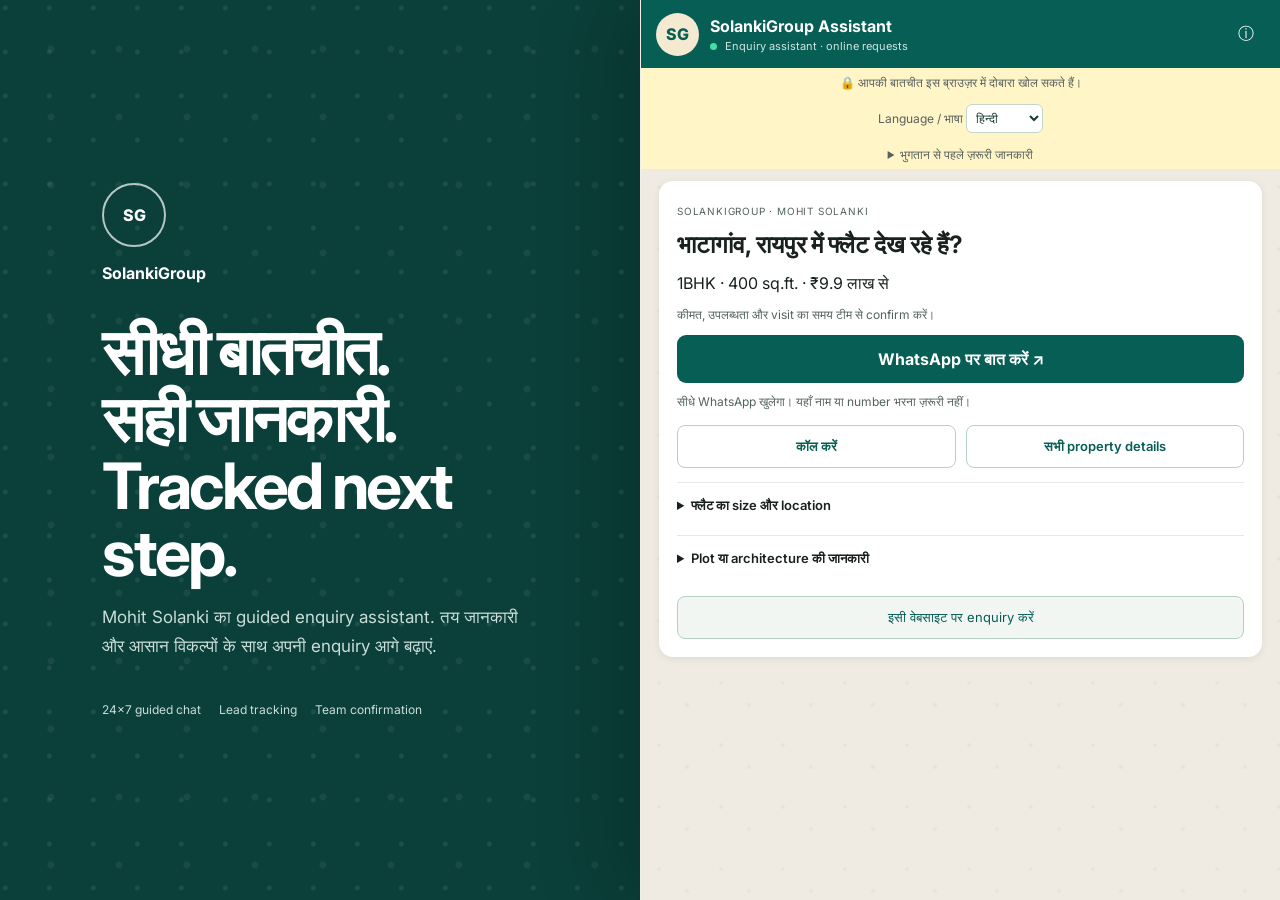
==== commit 398bdcbe: "Let ad visitors contact WhatsApp before completing web enquiry form" ====
--- a/index.html
+++ b/index.html
@@ -3,8 +3,8 @@
 <head>
   <meta charset="utf-8"><meta name="viewport" content="width=device-width,initial-scale=1,viewport-fit=cover"><meta name="theme-color" content="#075e54">
   <meta name="description" content="Mohit Solanki का guided enquiry chat—property जानकारी, visit और online architecture meeting requests.">
-  <link rel="manifest" href="manifest.webmanifest"><link rel="apple-touch-icon" href="icon-192.png"><title>Chat with SolankiGroup</title><link rel="preconnect" href="https://fonts.googleapis.com"><link rel="preconnect" href="https://fonts.gstatic.com" crossorigin><link href="https://fonts.googleapis.com/css2?family=Inter:wght@400;500;600;700&display=swap" rel="stylesheet"><link rel="stylesheet" href="styles.css?v=2.3">
-</head>
+  <link rel="manifest" href="manifest.webmanifest"><link rel="apple-touch-icon" href="icon-192.png"><title>Chat with SolankiGroup</title><link rel="preconnect" href="https://fonts.googleapis.com"><link rel="preconnect" href="https://fonts.gstatic.com" crossorigin><link href="https://fonts.googleapis.com/css2?family=Inter:wght@400;500;600;700&display=swap" rel="stylesheet"><link rel="stylesheet" href="styles.css?v=2.4">
+<script defer src="meta-pixel.js?v=1"></script></head>
 <body>
 <div class="page-shell">
   <aside class="desktop-note"><span class="desktop-logo">SG</span><p>SolankiGroup</p><h1>सीधी बातचीत.<br>सही जानकारी.<br>Tracked next step.</h1><p class="desktop-copy">Mohit Solanki का guided enquiry assistant. तय जानकारी और आसान विकल्पों के साथ अपनी enquiry आगे बढ़ाएं.</p><div class="trust-row"><span>24×7 guided chat</span><span>Lead tracking</span><span>Team confirmation</span></div></aside>
@@ -14,8 +14,20 @@
 <div class="privacy-strip"><label for="chat-language">Language / भाषा </label><select id="chat-language"><option value="hi">हिन्दी</option><option value="en">English</option><option value="hinglish">Hinglish</option></select></div>
 <details class="privacy-strip"><summary>भुगतान से पहले ज़रूरी जानकारी</summary>Mohit Solanki की WhatsApp 9691062422 से लिखित स्वीकृति मिले बिना कोई भुगतान न करें।</details>
     <section class="chat-wall" id="chat-wall">
+      <section class="entry-panel" id="entry-panel" aria-label="Property information and contact">
+        <small>SOLANKIGROUP · MOHIT SOLANKI</small>
+        <h1>भाटागांव, रायपुर में फ्लैट देख रहे हैं?</h1>
+        <p>1BHK · 400 sq.ft. · ₹9.9 लाख से</p>
+        <p class="entry-note">कीमत, उपलब्धता और visit का समय टीम से confirm करें।</p>
+        <a class="primary-contact" data-contact-channel="whatsapp" href="https://wa.me/919691062422?text=Namaste%2C%20mujhe%20Bhatagaon%20Raipur%20flats%20ki%20details%20aur%20site%20visit%20ki%20jaankari%20chahiye.">WhatsApp पर बात करें ↗</a>
+        <p class="entry-note">सीधे WhatsApp खुलेगा। यहाँ नाम या number भरना ज़रूरी नहीं।</p>
+        <div class="entry-options"><a data-contact-channel="call" href="tel:+919691062422">कॉल करें</a><a href="details.html">सभी property details</a></div>
+        <details class="property-answer"><summary>फ्लैट का size और location</summary><p>भाटागांव, रायपुर: 1BHK 400 sq.ft., 2BHK 530 sq.ft., 3BHK 665–808 sq.ft. Exact availability और final price टीम से पूछें।</p><a href="https://maps.app.goo.gl/QeDPmbqixXpA8thv7">Map देखें ↗</a></details>
+        <details class="property-answer"><summary>Plot या architecture की जानकारी</summary><p>Amleshwar residential plots और online architecture planning की जानकारी उपलब्ध है।</p><a href="details.html">Details देखें →</a></details>
+        <button type="button" id="web-enquiry-open" aria-expanded="false" aria-controls="lead-gate">इसी वेबसाइट पर enquiry करें</button>
+      </section>
       <div class="date-chip">आज</div>
-      <div class="message assistant welcome-message"><p>नमस्ते! Mohit Solanki से संपर्क करने के लिए धन्यवाद।</p><p>आगे बढ़ने से पहले अपना नाम और mobile number दर्ज करें, ताकि आपकी enquiry सुरक्षित रूप से track हो सके.</p><time>अभी</time></div>
+      <div class="message assistant welcome-message"><p>नमस्ते! Mohit Solanki से संपर्क करने के लिए धन्यवाद।</p><p>Saved web chat और visit request के लिए अपना नाम, mobile number और संपर्क की अनुमति दें।</p><time>अभी</time></div>
       <form class="lead-gate" id="lead-gate"><strong>अपनी enquiry शुरू करें</strong><label>आपका नाम<input name="name" autocomplete="name" minlength="2" maxlength="80" placeholder="पूरा नाम" required></label><label>Mobile / WhatsApp number<input name="phone" autocomplete="tel" inputmode="numeric" pattern="[6-9][0-9]{9}" maxlength="10" placeholder="10-digit mobile number" required></label><label class="consent"><input name="consent" type="checkbox" required><span>मैं enquiry के जवाब और requested follow-up के लिए संपर्क की अनुमति देता/देती हूँ.</span></label><button type="submit">Secure chat शुरू करें</button><small>आपकी जानकारी public नहीं होगी.</small></form>
       <p style="font-size:14px;padding:0 12px;color:#52635c">अधूरी enquiry पर अधिकतम 2 reminders इसी web chat में मिल सकते हैं: 24 घंटे बाद और 72 घंटे बाद, working hours में। रोकने के लिए Stop लिखें।</p>
       <div id="chat-log" class="chat-log" aria-live="polite"></div>
@@ -61,7 +73,7 @@
  event.preventDefault();if(sending)return;const button=gate.querySelector("button");button.disabled=true;button.textContent="Enquiry save हो रही है…";
  profile=Object.fromEntries(new FormData(gate));profile.followupConsent=profile.consent==="on";delete profile.consent;
  const saved=await sendEnquiry("Namaste, main apni enquiry shuru karna chahta/chahti hoon.",false);
- if(saved){chatStorage.setItem("solankigroup-lead-profile",JSON.stringify(profile));unlockChat()}else{profile=null}
+ if(saved){chatStorage.setItem("solankigroup-lead-profile",JSON.stringify(profile));unlockChat();if(window.trackSolankiLead)window.trackSolankiLead()}else{profile=null}
  button.disabled=false;button.textContent="Secure chat शुरू करें";
 });
 chatForm.addEventListener("submit",event=>{event.preventDefault();const message=chatInput.value.trim();if(message&&!sending)void sendEnquiry(message)});
@@ -106,4 +118,5 @@
 if(profile)void restoreChat();
 </script>
 <script src="client-experience.js?v=2.3"></script>
+<script src="enquiry-entry.js?v=1"></script>
 </body></html>
--- a/styles.css
+++ b/styles.css
@@ -3,3 +3,4 @@
 .client-hub{margin:10px 12px;padding:12px;background:#fff;border:1px solid #cbded5;border-radius:16px;font-size:14px}.client-hub summary{font-weight:700;cursor:pointer;color:#075e54;min-height:30px}.hub-controls{display:flex;flex-wrap:wrap;gap:8px;margin-top:10px}.client-hub button,.client-hub a{display:inline-block;padding:10px 12px;min-height:44px;border-radius:10px;background:#e9f3ee;border:1px solid #c1d7cb;color:#075e54;text-decoration:none;cursor:pointer}.hub-status{line-height:1.65;overflow-wrap:anywhere}.appointment-card{border-top:1px solid #dfebe5;padding:14px 0;line-height:1.5}.appointment-card p{margin:5px 0}.appointment-card button{margin:5px 8px 0 0}.message p{white-space:pre-wrap;overflow-wrap:anywhere}#chat-language{padding:5px;border-radius:6px;border:1px solid #c1d7cb;background:white;color:#173b2f}
 
 .chat-app{display:flex;flex-direction:column}.chat-header,.privacy-strip,.chat-actions,.composer{flex-shrink:0}.chat-wall{flex:1;min-height:0}.privacy-strip{font-size:12px}.client-hub{flex-shrink:0}.privacy-strip select{font:inherit}
+.entry-panel{padding:18px;border-radius:14px;background:white;box-shadow:0 2px 8px #00000012}.entry-panel>small{font-size:10px;letter-spacing:.08em;color:#52635c}.entry-panel h1{margin:10px 0;font-size:24px;line-height:1.35}.entry-panel p{line-height:1.55;margin:10px 0}.entry-panel .entry-note{font-size:12px;color:#52635c}.primary-contact{display:block;padding:14px 12px;border-radius:9px;background:#075e54;color:white;text-align:center;text-decoration:none;font-weight:700;min-height:48px}.entry-options{display:flex;gap:10px;margin:14px 0}.entry-options a{flex:1;padding:12px 8px;text-align:center;border:1px solid #b5d1c5;border-radius:8px;text-decoration:none;color:#075e54;font-size:13px;font-weight:600}.property-answer{padding:12px 0;border-top:1px solid #e3e9e5;font-size:13px;line-height:1.6}.property-answer summary{cursor:pointer;font-weight:600;min-height:28px}.property-answer a{color:#075e54}#web-enquiry-open{width:100%;padding:12px;margin-top:8px;background:#f1f6f3;color:#075e54;border:1px solid #b5d1c5;border-radius:8px;cursor:pointer;font:inherit;font-size:13px}.entry-panel a:focus-visible,.entry-panel button:focus-visible,.entry-panel summary:focus-visible{outline:3px solid #dbab3c;outline-offset:3px}@media(max-width:480px){.entry-panel{padding:15px}.entry-panel h1{font-size:22px}.chat-wall{padding:10px 12px 16px}}
